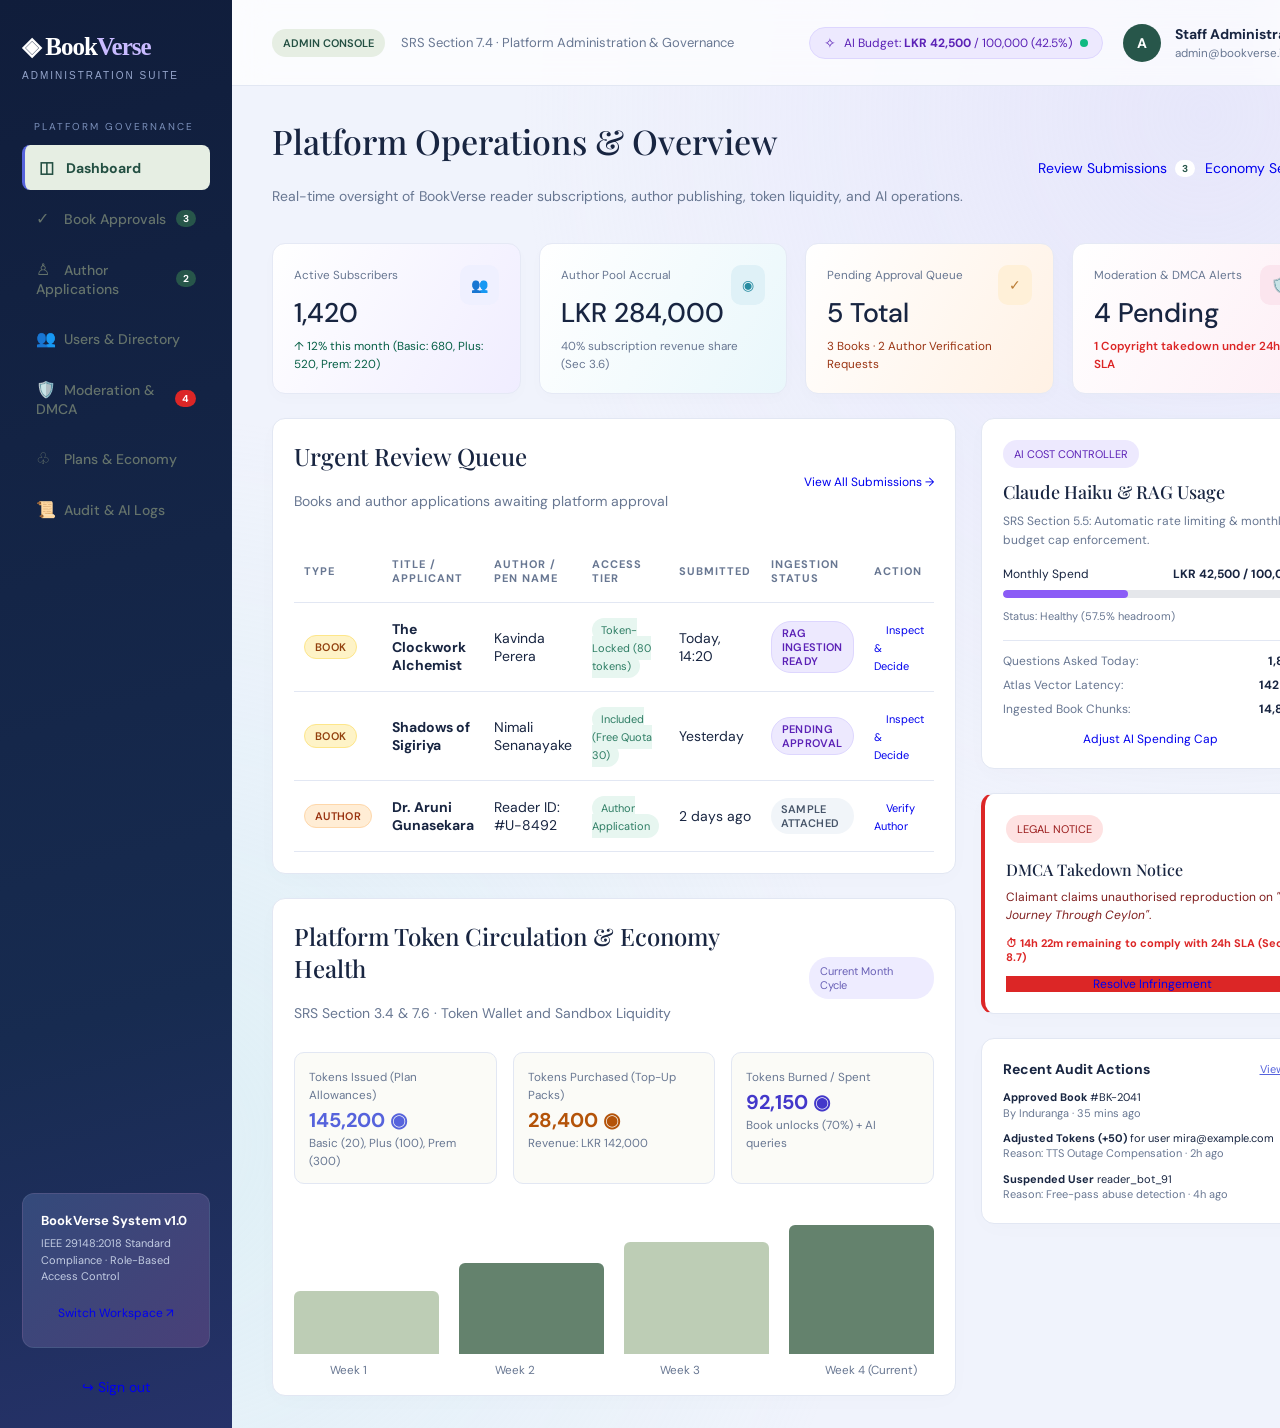
==== admin.html @ 03eb623e "Add Book Verse UI/UX wireframes and hub" ====
<!doctype html>
<html lang="en">
<head>
  <meta charset="utf-8">
  <meta http-equiv="refresh" content="0; url=admin-dashboard.html">
  <meta name="viewport" content="width=device-width, initial-scale=1">
  <title>BookVerse · Admin Workspace</title>
  <link rel="stylesheet" href="styles.css">
  <link rel="stylesheet" href="admin-wireframes.css">
  <script>
    window.location.replace("admin-dashboard.html");
  </script>
</head>
<body style="display: grid; place-items: center; min-height: 100vh; background: var(--bg); font-family: 'DM Sans', sans-serif;">
  <div class="card" style="text-align: center; max-width: 480px; padding: 40px;">
    <div class="brand" style="font-size: 28px; margin-bottom: 12px;">◈ Book<span>Verse</span></div>
    <h1 style="font-size: 22px; margin-bottom: 10px;">Opening Platform Admin Console...</h1>
    <p class="muted" style="margin-bottom: 24px;">Redirecting you to the comprehensive Admin Wireframe Suite based on the BookVerse SRS.</p>
    <a href="admin-dashboard.html" class="button" style="text-decoration: none; display: inline-block;">Proceed to Admin Dashboard →</a>
  </div>
</body>
</html>
---- styles.css ----
@import url('https://fonts.googleapis.com/css2?family=DM+Sans:wght@400;500;600;700&family=Playfair+Display:wght@400;500;600;700&display=swap');
:root{--bg:#f5f4ee;--paper:#fffefa;--ink:#223b36;--muted:#75817a;--green:#27564a;--line:#e4e7dd;--accent:#d9a85f;--soft:#eaf0e7}*{box-sizing:border-box}body{margin:0;background:var(--bg);color:var(--ink);font:14px 'DM Sans',Arial,sans-serif}button,input,select,textarea{font:inherit}button,a,input,select,textarea{outline-offset:4px}button{cursor:pointer;border:0;border-radius:9px;padding:11px 17px;background:var(--green);color:white}button:hover{filter:brightness(.94)}button:disabled{opacity:.45;cursor:default}button.light{background:var(--soft);color:var(--green)}button.outline{border:1px solid var(--line);background:transparent;color:var(--ink)}h1,h2,h3,p{margin-top:0}h1,h2,.serif{font-family:'Playfair Display',Georgia,serif}h1{font-size:34px;font-weight:500}h2{font-size:24px;font-weight:500}h3{font-size:16px}small,.muted{color:var(--muted)}.layout{display:grid;grid-template-columns:232px 1fr;min-height:100vh}.sidebar{background:#fcfcf7;border-right:1px solid var(--line);padding:32px 22px;display:flex;flex-direction:column;gap:30px}.brand{font:600 25px Georgia;letter-spacing:-1px}.brand span{color:#a27c48}.brand small{display:block;font:10px Arial;letter-spacing:2px;margin:9px 0}.navlabel{font-size:10px;letter-spacing:2px;margin:0 12px 12px;color:var(--muted)}nav{display:grid;gap:7px}nav button{text-align:left;background:none;color:#65736b;padding:13px}nav button.active{background:#e6eee3;color:#234f42;font-weight:700}nav b{display:inline-block;width:28px;font-size:18px}.sidebar .bottom{margin-top:auto;background:#f0eedf;padding:18px;border-radius:12px}.topbar{height:86px;border-bottom:1px solid var(--line);display:flex;align-items:center;justify-content:space-between;padding:0 40px;background:#fafbf6}.search{background:var(--bg);border:1px solid var(--line);border-radius:8px;padding:11px 16px;width:340px}.profile{display:flex;gap:14px;align-items:center}.avatar{width:38px;height:38px;display:grid;place-items:center;border-radius:50%;background:#e3e9d6;color:#426143;font-weight:bold}.content{max-width:1450px;margin:auto;padding:32px 40px}.row{display:flex;align-items:center;justify-content:space-between;gap:16px}.welcome p{color:var(--muted)}.pill{font-size:11px;border-radius:20px;padding:7px 11px;background:#edf0e4;color:#4b654d;display:inline-block}.hero{border-radius:18px;background:#244f44;color:#fff;min-height:232px;display:grid;grid-template-columns:1fr 260px;padding:34px 38px;position:relative;overflow:hidden}.hero small{color:#c4d2b7;letter-spacing:2px}.hero h2{font-size:34px;max-width:480px;margin:14px 0}.hero p{color:#cbd9ce;max-width:450px;line-height:1.7}.hero button{background:#e9d5aa;color:#254639}.hero-art{position:relative;display:grid;place-items:center}.orbit{width:190px;height:190px;border:1px solid #73917a;border-radius:50%;position:absolute}.hero-art .cover{transform:rotate(12deg);width:112px;height:165px;box-shadow:20px 18px 0 #183d35}.stats{display:grid;grid-template-columns:repeat(4,1fr);gap:18px;margin:24px 0}.stat,.card{background:var(--paper);border:1px solid var(--line);border-radius:13px;padding:21px}.stat strong{display:block;font-size:27px;margin:12px 0 6px;font-weight:500}.stat .icon{float:right;background:var(--soft);padding:10px;border-radius:10px}.twocol{display:grid;grid-template-columns:minmax(0,1fr) 285px;gap:25px}.section{margin:27px 0}.cover{border-radius:4px 10px 10px 4px;height:195px;display:flex;flex-direction:column;justify-content:space-between;padding:22px 18px;text-align:center;position:relative;box-shadow:inset 5px 0 0 #ffffff20;color:white;overflow:hidden}.cover:after{content:'✧';font:75px Georgia;position:absolute;bottom:30px;left:35%;opacity:.35}.cover strong{font:23px Georgia;z-index:1}.cover small{color:inherit;font-size:9px;letter-spacing:2px}.books{display:grid;grid-template-columns:repeat(4,minmax(0,1fr));gap:20px}.book{cursor:pointer}.book h3{margin:13px 0 5px}.book p{font-size:12px;margin-bottom:8px}.book .cover:hover{transform:translateY(-4px);transition:.2s}.progress{height:5px;border-radius:9px;background:#e7eadf;margin:15px 0;overflow:hidden}.progress i{display:block;height:100%;background:#b99c65}.continue{display:flex;gap:24px}.continue .cover{height:145px;width:105px;flex-shrink:0;padding:17px 12px}.continue .cover strong{font-size:17px}.continue>div:last-child{flex:1}.goal{text-align:center}.ring{margin:20px auto;width:132px;height:132px;background:conic-gradient(#688169 65%,#e9eddf 0);border-radius:50%;display:grid;place-items:center}.ring>div{width:111px;height:111px;border-radius:50%;background:var(--paper);display:grid;place-content:center}.ring strong{font:29px Georgia}.days{display:flex;gap:8px;justify-content:center}.days span{border-radius:50%;background:#edf1e7;padding:7px;font-size:10px}.days span.on{background:#58755b;color:white}.quote{background:#ece9dc;margin-top:20px;line-height:1.8}.quote p{font:italic 20px Georgia;line-height:1.6}.reader-grid{display:grid;grid-template-columns:minmax(0,1fr) 290px;gap:24px}.page{padding:40px 48px;line-height:2;font:19px/2 Georgia;background:var(--paper);border:1px solid var(--line);border-radius:14px;min-height:450px}.page h1{text-align:center;font-size:30px}.page span{cursor:pointer;border-radius:3px}.page span.speaking{background:#eed49b}.page span:hover{background:#e7eeda}.controls{padding:18px;background:var(--paper);border:1px solid var(--line);border-radius:13px;margin:16px 0;display:grid;gap:15px}.control-row{display:flex;gap:10px;align-items:center;flex-wrap:wrap}select,input,textarea{border:1px solid var(--line);border-radius:8px;background:var(--paper);color:var(--ink);padding:10px;max-width:100%}label{display:grid;gap:8px;font-size:12px}input[type=range]{padding:0;accent-color:var(--green)}.chatlog{max-height:280px;overflow:auto;display:grid;gap:12px;margin:16px 0}.bubble{padding:13px;background:var(--soft);border-radius:10px;line-height:1.6;font-size:13px}.bubble.user{background:#f2eadb}.chat-form{display:flex;gap:7px}.chat-form input{width:100%;min-width:0}.chat-form button{padding:10px}.scene{background:linear-gradient(#183c46,#5e8981 70%,#bac7a0);height:310px;border-radius:14px;position:relative;overflow:hidden;color:white;display:grid;place-content:center;text-align:center}.moon{position:absolute;right:18%;top:35px;border-radius:50%;width:65px;height:65px;background:#f7e5b1;box-shadow:0 0 70px #eedcac77}.hill{position:absolute;bottom:-100px;left:-15%;width:90%;height:250px;border-radius:50%;background:#254d48;animation:drift 12s infinite alternate}.hill.two{left:40%;background:#183d39;bottom:-120px}.scene-text{position:relative;z-index:2;padding:30px;text-shadow:0 2px 7px #102e32}.scene-text h2{font-size:30px}.spark{position:absolute;top:40%;left:20%;font-size:30px;animation:float 4s infinite alternate}.dictionary-item{border-bottom:1px solid var(--line);padding:15px 0;line-height:1.6}.dictionary-item strong{font:22px Georgia}.dictionary-item button{float:right}.form-grid{display:grid;grid-template-columns:1fr 1fr;gap:18px}.form-grid .wide{grid-column:1/-1}table{width:100%;border-collapse:collapse;text-align:left}th{font-size:11px;color:var(--muted);text-transform:uppercase;letter-spacing:1px}td,th{padding:17px 10px;border-bottom:1px solid var(--line)}.login{min-height:100vh;display:grid;grid-template-columns:1fr 1fr}.login-art{background:#244f44;padding:70px;color:white;display:flex;flex-direction:column;justify-content:center}.login-art h1{font-size:56px}.login-box{margin:auto;padding:40px;width:min(480px,100%)}.login-box form{display:grid;gap:20px}.roles{display:flex;gap:9px;margin:24px 0}.roles button{flex:1}.roles button.selected{background:var(--green);color:white}.note{font-size:12px;line-height:1.6;background:var(--soft);padding:14px;border-radius:9px}.bar-chart{display:flex;gap:20px;height:180px;align-items:flex-end;margin:20px 0}.bar-chart div{flex:1;background:#bdcdb5;border-radius:6px 6px 0 0;position:relative}.bar-chart div:nth-child(even){background:#64826d}.bar-chart small{position:absolute;bottom:-24px;left:25%}.badge{background:#e9f0e3;color:#44623d;padding:5px 9px;border-radius:15px;font-size:11px}#toast{position:fixed;bottom:28px;left:50%;transform:translateX(-50%);background:#203e35;color:white;padding:14px 23px;border-radius:10px;display:none;z-index:100}.dark{--bg:#162a25;--paper:#20382f;--ink:#e9eddf;--muted:#acb9a8;--line:#3b5146;--soft:#344c3e}.sepia{--paper:#f2e7cd;--bg:#e9ddc2}.empty{padding:35px;text-align:center;color:var(--muted)}.search-empty{min-height:240px;padding:48px 40px;margin-top:8px;text-align:left}.search-empty h1{font-family:'Playfair Display',Georgia,serif;font-size:34px;margin-bottom:14px}.search-empty p{color:var(--muted);margin-bottom:24px}.search-empty button{min-width:120px}@keyframes drift{to{transform:translateX(25px)}}@keyframes float{to{transform:translateY(-25px);opacity:.4}}@media(max-width:1100px){.twocol,.reader-grid{grid-template-columns:1fr}.books{grid-template-columns:repeat(3,1fr)}.layout{grid-template-columns:190px 1fr}.content{padding:25px}.topbar{padding:0 25px}.hero{grid-template-columns:1fr 160px}.search{width:250px}}@media(max-width:720px){.layout{display:block}.sidebar{padding:18px;gap:14px}.sidebar nav{display:flex;overflow:auto}.sidebar nav button{white-space:nowrap}.sidebar .bottom,.navlabel,.brand small{display:none}.topbar{height:auto;min-height:70px;padding:15px;gap:10px}.search{width:48%}.content{padding:20px 16px}.hero{grid-template-columns:1fr;padding:25px}.hero-art{display:none}.hero h2{font-size:29px}.stats{grid-template-columns:1fr 1fr;gap:10px}.books{grid-template-columns:1fr 1fr}.cover{height:190px}.page{padding:25px}.form-grid{grid-template-columns:1fr}.form-grid .wide{grid-column:auto}.login{display:block}.login-art{padding:30px}.login-art h1{font-size:32px}.login-box{padding:25px}.row{flex-wrap:wrap}table{font-size:12px}td,th{padding:12px 5px}.profile small{display:none}}
/* Navy atelier theme */
/* Reader toolbar layout */
html body .reader-tools-bar {
  display: flex;
  align-items: center;
  justify-content: space-between;
  width: 100%;
  margin: 0 0 24px;
  padding-right: 24px;
  padding-left: 24px;
}

html body .reader-tools-bar button {
  border: 1px solid #e2e7f3;
  background: #fff;
  color: #182541;
}

html body .reader-tools-bar button:hover {
  filter: brightness(.97);
}

html body .reader-playback-tool,
html body .reader-actions-tools {
  display: flex;
  gap: 8px;
  position: static;
  transform: none;
}

html body .reader-icon-tool {
  display: flex;
}

html body .reader-settings-menu {
  position: relative;
  top: auto;
  left: auto;
  right: auto;
  transform: none;
}

html body .reader-actions-tools > .reader-tool {
  margin-left: 32px;
}

html body .layout > main:has(.reader-tools-bar) {
  display: flex;
  flex-direction: column;
}

html body .layout > main:has(.reader-tools-bar) > .content {
  display: flex;
  flex: 1;
  flex-direction: column;
  min-height: 0;
  width: 100%;
  max-width: none;
  margin: 0;
  padding: 0;
}

html body .layout > main:has(.reader-tools-bar) .reader-grid {
  flex: 1;
  min-height: 0;
  width: 100%;
  max-width: none;
  margin: 0;
  padding: 0;
}

html body .reader-chapter-nav {
  display: flex;
  align-items: center;
  justify-content: center;
  gap: 4px;
  white-space: nowrap;
}

html body .reader-chapter-nav button {
  min-height: 36px;
  padding: 8px;
  font-size: 11px;
  white-space: nowrap;
}

html body .reader-notebook-tabs {
  display: flex;
  flex-wrap: nowrap;
  gap: 6px;
  margin: 0 0 16px;
}

html body .reader-notebook-tabs button {
  flex: 1;
  min-width: 0;
  padding: 8px 4px;
  font-size: 11px;
  white-space: nowrap;
}

html body .reader-sidebar {
  display: flex;
  flex-direction: column;
  align-self: stretch;
  min-height: 0;
  padding: 14px;
  background: var(--paper);
  border: 1px solid var(--line);
  border-radius: 14px;
  box-shadow: 0 10px 35px #32457408;
}

html body .reader-grid > div:first-child {
  display: flex;
  min-height: 0;
  position: relative;
}

html body .reader-grid > div:first-child > #page {
  flex: 1;
}

html body .reader-fullscreen-toggle {
  position: absolute;
  top: 16px;
  right: 16px;
  z-index: 20;
  display: grid;
  place-items: center;
  width: 44px;
  height: 44px;
  min-height: 44px;
  padding: 10px;
  border: 1px solid #e2e7f3;
  background: #fff;
  color: #182541;
}

html body .reader-fullscreen-toggle .line-icon {
  width: 22px;
  height: 22px;
}

html body.reader-fullscreen .layout {
  display: block;
  min-height: 100vh;
}

html body.reader-fullscreen .layout > .sidebar,
html body.reader-fullscreen .reader-tools-bar,
html body.reader-fullscreen .reader-sidebar {
  display: none !important;
}

html body.reader-fullscreen .layout > main,
html body.reader-fullscreen .layout > main > .content {
  width: 100%;
  max-width: none;
  min-height: 100vh;
  margin: 0;
  padding: 0;
}

html body.reader-fullscreen .reader-grid {
  display: grid;
  grid-template-columns: minmax(0, 1fr);
  gap: 0;
  width: 100%;
  height: 100vh;
  min-height: 100vh;
  margin: 0;
  padding: 0;
}

html body.reader-fullscreen .reader-grid > div:first-child {
  display: flex;
  width: 100%;
  height: 100vh;
  min-height: 100vh;
}

html body.reader-fullscreen #page {
  width: 100%;
  height: 100vh;
  min-height: 100vh;
  overflow: auto;
  border: 0;
  border-radius: 0;
  box-shadow: none;
  padding: 88px clamp(24px, 10vw, 160px) 48px;
}

html body .reader-sidebar > .tabs {
  flex-wrap: nowrap;
  gap: 4px;
}

html body .reader-playback-tool {
  gap: 4px;
}

html body .reader-sidebar > .tabs button {
  min-width: 0;
  padding: 8px 4px;
  font-size: 10px;
  line-height: 1.2;
  white-space: nowrap;
}

html body .reader-sidebar > .tabs button.reader-sidebar-icon-tab {
  position: relative;
  display: grid;
  place-items: center;
  min-height: 40px;
  padding: 8px;
}

html body .reader-sidebar > .tabs button.reader-sidebar-icon-tab[data-tooltip]::after {
  content: attr(data-tooltip);
  position: absolute;
  z-index: 30;
  top: calc(100% + 8px);
  left: 50%;
  transform: translateX(-50%);
  padding: 7px 10px;
  border-radius: 6px;
  background: #182541;
  color: #fff;
  font-size: 12px;
  font-weight: 400;
  line-height: 1.3;
  white-space: nowrap;
  opacity: 0;
  visibility: hidden;
  pointer-events: none;
  transition: opacity .15s, visibility .15s;
}

html body #reader-notebook-tab.reader-sidebar-icon-tab[data-tooltip]::after {
  right: 0;
  left: auto;
  transform: none;
}

html body .reader-sidebar > .tabs button.reader-sidebar-icon-tab:hover::after,
html body .reader-sidebar > .tabs button.reader-sidebar-icon-tab:focus-visible::after {
  opacity: 1;
  visibility: visible;
}

html body .reader-sidebar > [role="tabpanel"] {
  display: flex;
  flex: 1;
  flex-direction: column;
  min-height: 0;
  overflow: auto;
}

html body .reader-sidebar > [role="tabpanel"][hidden] {
  display: none;
}

html body .reader-sidebar > #reader-dictionary-panel,
html body .reader-sidebar > #reader-notebook-panel {
  padding: 0;
  border: 0;
  border-radius: 0;
  background: transparent;
  box-shadow: none;
}

html body #reader-companion-panel > .card {
  display: flex;
  flex: 1;
  flex-direction: column;
  min-height: 0;
  padding: 0;
  border: 0;
  background: transparent;
  box-shadow: none;
}

html body #reader-notebook-section {
  flex: 1;
  min-height: 0;
  overflow: auto;
}

html body .reader-settings-popover {
  left: 0;
}

html body .reader-icon-button[data-tooltip]::after {
  top: calc(100% + 9px);
  bottom: auto;
}

@media (max-width: 1200px) {
  html body .reader-tools-bar {
    display: flex;
    flex-direction: column;
    justify-content: center;
  }

  html body .reader-playback-tool,
  html body .reader-actions-tools {
    position: static;
    transform: none;
  }

  html body .reader-settings-menu {
    position: absolute;
    top: 14px;
    left: 25px;
    right: auto;
    transform: none;
    margin-right: 0;
  }

  html body .reader-chapter-nav {
    max-width: 100%;
  }

  html body .reader-playback-tool,
  html body .reader-actions-tools,
  html body .reader-icon-tool {
    display: flex;
  }

  html body .reader-actions-tools {
    justify-content: center;
  }
}

@media (max-width: 650px) {
  html body .reader-settings-menu {
    left: 8px;
  }

  html body .reader-tools-bar {
    padding-right: 16px;
    padding-left: 16px;
  }

  html body .reader-settings-popover {
    left: 50%;
    transform: translateX(-50%);
  }

  html body .reader-actions-tools {
    max-width: 100%;
  }

  html body .reader-actions-tools > .reader-tool {
    margin-left: 0;
  }
}

@media (max-width: 380px) {
  html body .reader-settings-menu {
    position: relative;
    top: auto;
    left: auto;
    right: auto;
    align-self: flex-start;
    margin-left: 8px;
  }
}
:root{--bg:#f0f3fc;--paper:#fff;--ink:#182541;--muted:#687792;--green:#5663dc;--line:#e2e7f3;--accent:#f2b76b;--soft:#eff0ff}body{background:radial-gradient(ellipse at 94% 8%,#dedbfa80,transparent 40%),radial-gradient(ellipse at 12% 80%,#ccecf080,transparent 45%),var(--bg)}button{box-shadow:0 3px 8px #3340770b}.sidebar{background:linear-gradient(165deg,#101d3b,#172b50 70%,#263269);border:0;color:#fff}.brand{color:#fff}.brand span{color:#c9bbff}.brand small{color:#96a6cc}.navlabel{color:#7c91bb}nav button{color:#a9bad7}nav button.active{background:linear-gradient(90deg,#6971e4,#555bd4);color:#fff;box-shadow:0 6px 24px #090e2933}nav button:hover{background:#ffffff12;color:#fff}nav b{vertical-align:middle}.sidebar .bottom{background:linear-gradient(135deg,#344a7b,#494078);border:1px solid #ffffff14}.sidebar .bottom h3{color:#fff}.sidebar .bottom p{color:#c3cde3}.sidebar button.outline{border-color:#ffffff2b;color:#dce4fc}.sidebar .bottom button{color:#fff}.topbar{background:#ffffffb5;backdrop-filter:blur(16px);gap:12px}.search{background:#f0f3fa}.profile .avatar{background:#e9e2fb;color:#7762c4}.pill{background:#eeecff;color:#6960b6}.hero{background:linear-gradient(115deg,#17294d,#30366b 60%,#6659a1);box-shadow:0 16px 40px #2e366218;min-height:245px}.hero:after{content:'✧';position:absolute;right:250px;top:25px;font-size:120px;color:#f5c78c33;pointer-events:none}.hero small{color:#d4c3f7}.hero p{color:#cbd4ef}.hero button{background:#f5ca99;color:#263252}.hero-art .cover{background:linear-gradient(140deg,#b084c0,#3f4f89)!important;box-shadow:16px 15px 0 #111f4533}.orbit{border-color:#afa1df66;width:210px;height:210px}.stat{box-shadow:0 5px 15px #2b3d5a04;border-color:#e5e9f5}.stat:nth-child(1){background:linear-gradient(120deg,#fff,#f0edff)}.stat:nth-child(2){background:linear-gradient(120deg,#fff,#e9f7fb)}.stat:nth-child(3){background:linear-gradient(120deg,#fff,#fff1e4)}.stat:nth-child(4){background:linear-gradient(120deg,#fff,#fdeef5)}.stat:nth-child(2) .icon{background:#dff1f7;color:#278ba0}.stat:nth-child(3) .icon{background:#fff0d8;color:#ba7c35}.stat:nth-child(4) .icon{background:#fbe5ee;color:#bf648a}.line-icon{width:21px;height:21px;vertical-align:middle;flex-shrink:0}.stat .icon{padding:11px}.progress i{background:linear-gradient(90deg,#7c7be5,#b69be9)}.ring{background:conic-gradient(#7c7cdb 65%,#eef0fb 0)}.days span.on{background:#7479d5}.days span{background:#eef0fb}.quote{background:linear-gradient(140deg,#eae6fc,#f6eafa);border-color:#e8e1f5}.cover{border:1px solid #ffffff19;box-shadow:inset 6px 0 0 #ffffff17,0 8px 14px #24345a17}.cover:before{content:'';position:absolute;width:130px;height:130px;border:1px solid #fff4;transform:rotate(45deg);bottom:-55px;right:-30px}.books .book:nth-child(2) .cover{background:linear-gradient(155deg,#3e6688,#7393b5)!important}.books .book:nth-child(3) .cover{background:linear-gradient(145deg,#a9738c,#dab08e)!important}.books .book:nth-child(4) .cover{background:linear-gradient(135deg,#4c6897,#30365e)!important}.card{box-shadow:0 5px 22px #26375a04}.page{box-shadow:0 10px 35px #32457408}.page span.speaking{background:#d4cbff}.reading-agent{border-color:#c9c5f5;position:sticky;top:20px}.bubble{background:#f0edff}.bubble.user{background:#e8f2fc}.badge{background:#e7f6f0;color:#2e7d64}.eyebrow{display:block;color:#7a74bd;font-size:11px;letter-spacing:2px;margin-bottom:12px}.tabs{display:flex;gap:9px;flex-wrap:wrap;margin:24px 0}.publication-grid{display:grid;gap:20px}.publication{display:flex;gap:28px;align-items:center}.mini-cover{width:135px;min-height:175px;flex-shrink:0;padding:20px;color:white;display:flex;flex-direction:column;justify-content:space-between;box-shadow:inset 5px 0 #ffffff1b;border-radius:4px 9px 9px 4px;text-align:center}.mini-cover strong{font:21px Georgia}.mini-cover small{color:#fff9}.mini-cover svg{margin:auto}.member{display:flex;gap:12px;align-items:center}.member .avatar{background:#ece9ff;color:#7166bf}.table-wrap{overflow:auto}.application{padding:20px 0;border-bottom:1px solid var(--line)}.workspace-switch{font-size:11px;color:#6c6aab;text-decoration:none;white-space:nowrap}.steps{display:flex;gap:20px;flex-wrap:wrap;padding:18px 0;margin:10px 0 20px;color:#8591ab;font-size:12px}.steps span{border-bottom:2px solid #dce2f0;padding-bottom:10px}.steps .current{border-color:#7069da;color:#5d56c2}.story-options{display:grid;grid-template-columns:1.35fr 1fr;gap:24px}.story-promo{background:radial-gradient(ellipse at 70% 0,#7760b8,transparent),linear-gradient(140deg,#152342,#373164);color:white;border-radius:16px;padding:40px;overflow:hidden;position:relative}.story-promo h2{font-size:40px}.story-promo p{line-height:2;color:#dbd6ee}.promo-stars{font-size:65px;color:#eac8a3;line-height:2.2;transform:rotate(-10deg);text-align:center}.mini-tags{display:flex;gap:8px;flex-wrap:wrap}.mini-tags span{border:1px solid #ffffff26;background:#ffffff0c;border-radius:20px;padding:9px;font-size:10px}.style-options{display:flex;gap:12px}.style-choice{flex:1;min-height:105px;border:1px solid #dedff1;background:#f6f5fd;color:#69658e;font-size:12px}.style-choice span{display:block;font-size:32px;margin-bottom:10px}.style-choice.chosen{border:2px solid #8c7bdd;background:#ebe7ff;color:#514494}.generating{padding:65px;text-align:center;min-height:430px}.loading-orb{height:100px;width:100px;margin:0 auto 30px;border-radius:50%;background:linear-gradient(135deg,#6d77df,#c48ecd);box-shadow:0 0 0 15px #eeebfb;color:white;font-size:55px;display:grid;place-items:center;animation:float 2s infinite alternate}.generation-progress{height:7px;background:#e8e9f6;border-radius:10px;max-width:420px;margin:30px auto}.generation-progress i{display:block;background:linear-gradient(90deg,#6f78df,#c184c6);width:0;height:100%;transition:width .6s;border-radius:10px}.story-player{height:510px;position:relative;border-radius:18px;overflow:hidden;background:#172644}.scene-illustration{width:100%;height:100%;position:absolute;inset:0}.scene-caption{position:absolute;bottom:0;padding:70px 40px 30px;width:100%;background:linear-gradient(transparent,#0c173de8);color:white}.scene-caption h2{font-size:29px;margin:12px 0}.scene-caption p{font:18px/1.6 Georgia;max-width:750px}.scene-caption span{font-size:10px;letter-spacing:2px;color:#d6c5fc}.preview-label{position:absolute;top:20px;left:20px;background:#152342bb;padding:9px 14px;border-radius:20px;font-size:10px;letter-spacing:1px;color:#fff}.watercolour .scene-illustration{filter:saturate(.7) brightness(1.3)}.cinematic .scene-illustration{filter:contrast(1.15) saturate(.8)}.story-character{animation:character-breathe 3s infinite alternate;transform-box:fill-box;transform-origin:bottom}.portal-glow{animation:portal 3s infinite alternate}.flower{animation:portal 4s infinite alternate}.scene-timeline{display:flex;gap:10px;overflow:auto}.scene-timeline button{background:#f0f1fa;color:#6b7392;min-width:115px;font-size:11px;flex:1}.scene-timeline button span{display:block;margin-bottom:8px}.scene-timeline button.active{background:#e4dffc;color:#6451b0;border:1px solid #a797df}.agent-widget{position:fixed;right:24px;bottom:22px;z-index:40;display:flex;flex-direction:column;align-items:flex-end;gap:12px}.agent-launcher{display:flex;gap:10px;align-items:center;background:linear-gradient(120deg,#5669d6,#9271cb);box-shadow:0 7px 30px #4a428a3b;border-radius:28px;padding:15px 20px}.agent-launcher span{border-radius:6px;padding:3px 5px;background:#ffffff25;font-size:10px}.agent-window{width:370px;border-radius:18px;background:white;box-shadow:0 20px 70px #15234330;border:1px solid #dcdef0;overflow:hidden}.agent-window header{background:linear-gradient(120deg,#24345d,#65549a);padding:18px;color:white;display:flex;align-items:center;justify-content:space-between}.agent-window header small{display:block;color:#d2cbed;margin:9px 0 0 31px}.agent-window header button{background:none;font-size:22px;padding:0 5px}.agent-window .card{border:0;box-shadow:none;border-radius:0;padding:18px}.agent-window .chatlog{max-height:200px}.agent-hints{display:flex;gap:5px;padding:14px 14px 0}.agent-hints button{padding:7px 9px;background:#eeebfa;color:#736298;font-size:10px}.modal-overlay{position:fixed;inset:0;background:#101c3a99;backdrop-filter:blur(4px);display:grid;place-items:center;z-index:80;padding:20px}.modal-box{width:min(620px,100%);max-height:85vh;overflow:auto;background:white;border-radius:18px;padding:35px;position:relative}.modal-close{float:right;font-size:20px}.modal-box label{margin:15px 0}.dark{--bg:#121c32;--paper:#1b2944;--ink:#e4e9fa;--muted:#adbad4;--line:#35435d;--soft:#303653}.dark .topbar{background:#1b2944}.dark .stat{background:#1b2944}.dark .ring>div{background:#1b2944}.dark .modal-box,.dark .agent-window{background:#1b2944}.dark .agent-window .card{background:#1b2944}.dark .bubble{background:#303653}.dark .bubble.user{background:#283e58}.sepia{--bg:#f2e9d8;--paper:#fff5e2}.landing{min-height:100vh;background:radial-gradient(ellipse at top right,#6261aa77,transparent 60%),#101c36;color:#fff;padding:45px 7%;display:flex;flex-direction:column}.landing-header{display:flex;justify-content:space-between;align-items:center}.landing-main{max-width:1100px;margin:60px auto}.landing-main>p{max-width:580px;color:#bec8e3;line-height:1.9}.landing h1{font-size:60px;line-height:1.15;margin:20px 0}.landing h1 em{color:#c5b6f5;font-weight:400}.workspace-cards{display:grid;grid-template-columns:repeat(3,1fr);gap:22px;margin-top:45px}.workspace-card{display:block;text-decoration:none;background:linear-gradient(145deg,#ffffff12,#ffffff06);border:1px solid #ffffff20;border-radius:17px;padding:30px;color:#fff;transition:.2s}.workspace-card:hover{transform:translateY(-6px);border-color:#a699dc}.workspace-card .line-icon{width:34px;height:34px}.workspace-card h2{margin:25px 0 12px}.workspace-card p{color:#bdc8df;font-size:13px;line-height:1.8}.workspace-card span{display:block;color:#cabdf6;margin-top:25px}.landing-footer{margin-top:auto;color:#8d9fc3;font-size:12px;padding-top:30px}@keyframes portal{to{opacity:.65}}@keyframes character-breathe{to{scale:1.025}}@media(max-width:1000px){.story-options{grid-template-columns:1fr}.story-promo{min-height:300px}.promo-stars{line-height:1.5}.workspace-switch{display:none}}@media(max-width:720px){.topbar .profile{gap:8px;font-size:12px}.topbar .pill{display:none}.sidebar nav button{display:flex;align-items:center}.publication{align-items:flex-start;gap:18px;padding:17px}.mini-cover{width:90px;min-height:145px;padding:14px}.mini-cover strong{font-size:17px}.publication h2{font-size:22px}.style-options{gap:7px}.style-choice{padding:12px 7px}.story-player{height:480px}.scene-caption{padding:60px 22px 20px}.scene-caption p{font-size:17px}.agent-widget{right:12px;bottom:12px}.agent-window{width:min(370px,calc(100vw - 24px));max-height:75vh;overflow:auto}.landing{padding:25px}.landing h1{font-size:43px}.landing-main{margin:40px auto}.workspace-cards{grid-template-columns:1fr}.generating{padding:45px 20px}.story-promo{padding:27px}.steps{gap:12px;font-size:10px}}@media(prefers-reduced-motion:reduce){*,*:before,*:after{animation:none!important;transition:none!important}}
@keyframes completion-fall{0%{opacity:0;transform:translate3d(0,-5vh,0) rotate(0)}10%{opacity:1}100%{opacity:0;transform:translate3d(var(--drift),110vh,0) rotate(720deg)}}@keyframes completion-pop{from{opacity:0;transform:translateY(12px) scale(.96)}to{opacity:1;transform:translateY(0) scale(1)}}@keyframes completion-check{to{stroke-dashoffset:0}}.chapter-completion{display:flex;justify-content:center;align-items:center;gap:12px;flex-wrap:wrap;margin:16px 0}.chapter-completion #finish-book{background:linear-gradient(120deg,#5669d6,#9271cb)}.completion-overlay{position:fixed;inset:0;z-index:110;display:grid;place-items:center;overflow:hidden;padding:24px;background:#101b39d9;backdrop-filter:blur(8px)}.completion-particles{position:absolute;inset:0;overflow:hidden;pointer-events:none}.completion-particle{position:absolute;top:-30px;left:var(--x);color:#f5c978;animation:completion-fall 3.4s ease-in var(--delay) forwards}.completion-particle.star{font-size:19px;text-shadow:0 0 12px currentColor}.completion-particle.confetti{width:8px;height:14px;border-radius:2px;background:#9c85ee}.completion-particle:nth-child(4n).confetti{background:#ffcf70}.completion-particle:nth-child(4n+1).confetti{background:#f07fac}.completion-particle:nth-child(4n+2).confetti{background:#62d4d0}.completion-particle:nth-child(5n).star{color:#ff91b7}.completion-particle:nth-child(4n+1).star{color:#9e91ff}.completion-card{position:relative;z-index:1;width:min(500px,100%);padding:48px 36px 38px;border:1px solid #dcd5ff;border-radius:24px;background:linear-gradient(145deg,#fff,#f3f0ff);box-shadow:0 24px 80px #080f2b66;text-align:center;animation:completion-pop .45s ease-out both}.completion-card h1{margin:18px 0 12px;color:#19274a}.completion-card p{color:#53617e;line-height:1.7}.completion-card p strong{color:#5d54b4}.completion-check{display:grid;place-items:center;width:92px;height:92px;margin:0 auto;border:1px solid #d8d1ff;border-radius:50%;background:linear-gradient(145deg,#7076e8,#a36bc5);box-shadow:0 0 0 10px #eeebff;color:#fff}.completion-check svg{width:52px;height:52px}.completion-check path{fill:none;stroke:currentColor;stroke-width:5;stroke-linecap:round;stroke-linejoin:round;stroke-dasharray:40;stroke-dashoffset:40;animation:completion-check .65s .2s ease-out forwards}.completion-close{position:absolute;top:14px;right:14px;width:40px;height:40px;padding:0;border:1px solid #e0ddf3;border-radius:50%;background:#fff;color:#344166;font-size:25px;line-height:1}.completion-library-button{margin-top:10px;background:linear-gradient(120deg,#5669d6,#9271cb)}@media(prefers-reduced-motion:reduce){.completion-card,.completion-particle,.completion-check path{animation:none!important;transition:none!important}.completion-check path{stroke-dashoffset:0}}
.reading-sidebar .chapter-completion{display:grid;grid-template-columns:minmax(0,1fr);justify-items:stretch;gap:10px;width:100%;min-width:0;margin:0;padding:14px;background:linear-gradient(145deg,#17294d,#30366b);border:1px solid #ffffff24;border-radius:12px;color:#e4e9fa;box-shadow:0 6px 20px #0e1b382e}.reading-sidebar .chapter-completion button{width:100%;min-width:0;white-space:normal;line-height:1.45;overflow-wrap:anywhere}.reading-sidebar .chapter-completion #mark-chapter-finished:disabled{opacity:1;background:#ffffff12;border-color:#ffffff20;color:#d4d8f6;cursor:default}.reading-sidebar .chapter-completion-progress{margin:0;color:#d0d8f2;text-align:center;font-size:12px;line-height:1.5}.reading-sidebar .chapter-completion .completed-book-status{justify-self:center;background:#e9e7ff;color:#5146a7;padding:7px 10px;font-size:12px}
---- admin-wireframes.css ----
/* BookVerse Admin Wireframe Suite Stylesheet */
/* Extends styles.css with admin-specific layouts, components, and modals */

.admin-badge {
  display: inline-flex;
  align-items: center;
  gap: 5px;
  padding: 4px 10px;
  border-radius: 20px;
  font-size: 11px;
  font-weight: 600;
  letter-spacing: 0.3px;
  text-transform: uppercase;
}

.badge-pending {
  background: #fef3c7;
  color: #92400e;
  border: 1px solid #fde68a;
}

.badge-approved, .badge-active, .badge-success {
  background: #d1fae5;
  color: #065f46;
  border: 1px solid #a7f3d0;
}

.badge-rejected, .badge-suspended, .badge-danger {
  background: #fee2e2;
  color: #991b1b;
  border: 1px solid #fecaca;
}

.badge-warning {
  background: #ffedd5;
  color: #9a3412;
  border: 1px solid #fed7aa;
}

.badge-ai {
  background: #ede9fe;
  color: #5b21b6;
  border: 1px solid #ddd6fe;
}

.admin-nav-item {
  display: flex;
  align-items: center;
  justify-content: space-between;
  width: 100%;
  text-decoration: none;
  color: #65736b;
  padding: 12px 14px;
  border-radius: 8px;
  font-weight: 500;
  transition: all 0.15s ease;
}

.admin-nav-item:hover {
  background: #f0f4ee;
  color: var(--ink);
}

.admin-nav-item.active {
  background: #e6eee3;
  color: #234f42;
  font-weight: 700;
  border-left: 3px solid var(--green);
}

.admin-nav-item .icon {
  display: inline-block;
  width: 24px;
  font-size: 16px;
}

.nav-counter {
  background: #27564a;
  color: #fff;
  border-radius: 12px;
  padding: 2px 7px;
  font-size: 10px;
  font-weight: 700;
}

.nav-counter.alert {
  background: #dc2626;
}

/* Tabs */
.admin-tabs {
  display: flex;
  gap: 8px;
  margin: 20px 0;
  border-bottom: 1px solid var(--line);
  padding-bottom: 12px;
  overflow-x: auto;
}

.admin-tab {
  padding: 8px 16px;
  border-radius: 8px;
  border: 1px solid transparent;
  background: transparent;
  color: var(--muted);
  font-weight: 500;
  font-size: 13px;
  cursor: pointer;
  display: flex;
  align-items: center;
  gap: 8px;
}

.admin-tab:hover {
  background: var(--soft);
  color: var(--ink);
}

.admin-tab.active {
  background: var(--paper);
  border-color: var(--line);
  color: var(--green);
  font-weight: 700;
  box-shadow: 0 1px 3px rgba(0,0,0,0.05);
}

/* Modals */
.modal-overlay {
  position: fixed;
  inset: 0;
  background: rgba(18, 32, 29, 0.6);
  backdrop-filter: blur(4px);
  display: flex;
  align-items: center;
  justify-content: center;
  z-index: 1000;
  padding: 20px;
  opacity: 0;
  pointer-events: none;
  transition: opacity 0.2s ease;
}

.modal-overlay.open {
  opacity: 1;
  pointer-events: auto;
}

.modal-card {
  background: var(--paper);
  border: 1px solid var(--line);
  border-radius: 16px;
  width: 100%;
  max-width: 600px;
  max-height: 90vh;
  overflow-y: auto;
  box-shadow: 0 20px 40px rgba(0,0,0,0.2);
  display: flex;
  flex-direction: column;
}

.modal-card.wide {
  max-width: 850px;
}

.modal-header {
  padding: 20px 24px;
  border-bottom: 1px solid var(--line);
  display: flex;
  align-items: center;
  justify-content: space-between;
}

.modal-header h3 {
  margin: 0;
  font-size: 19px;
  color: var(--ink);
}

.modal-close {
  background: transparent;
  color: var(--muted);
  border: none;
  font-size: 24px;
  line-height: 1;
  padding: 4px 8px;
  border-radius: 6px;
  cursor: pointer;
}

.modal-close:hover {
  background: var(--soft);
  color: var(--ink);
}

.modal-body {
  padding: 24px;
  flex: 1;
}

.modal-footer {
  padding: 16px 24px;
  border-top: 1px solid var(--line);
  display: flex;
  align-items: center;
  justify-content: flex-end;
  gap: 12px;
  background: #fbfbf7;
  border-radius: 0 0 16px 16px;
}

/* Table Utilities */
.table-filter-bar {
  display: flex;
  align-items: center;
  justify-content: space-between;
  gap: 14px;
  margin-bottom: 18px;
  flex-wrap: wrap;
}

.table-search {
  flex: 1;
  min-width: 240px;
}

.table-actions {
  display: flex;
  gap: 8px;
  align-items: center;
}

.action-btn-group {
  display: inline-flex;
  gap: 6px;
}

.action-btn-group button {
  padding: 6px 12px;
  font-size: 12px;
  border-radius: 6px;
}

/* Split Pane for Book Review */
.split-review-grid {
  display: grid;
  grid-template-columns: 380px 1fr;
  gap: 24px;
  margin-top: 20px;
}

.preview-panel {
  background: var(--paper);
  border: 1px solid var(--line);
  border-radius: 14px;
  padding: 24px;
}

.reader-sample-box {
  background: #fff;
  border: 1px solid var(--line);
  border-radius: 10px;
  padding: 30px;
  font-family: 'Playfair Display', Georgia, serif;
  font-size: 16px;
  line-height: 1.9;
  max-height: 520px;
  overflow-y: auto;
  color: #2b3a36;
}

/* Stepper / Timeline for AI Ingestion */
.pipeline-stepper {
  display: flex;
  align-items: center;
  justify-content: space-between;
  background: #f8faf6;
  border: 1px solid var(--line);
  border-radius: 12px;
  padding: 16px 24px;
  margin: 18px 0;
}

.pipeline-step {
  display: flex;
  align-items: center;
  gap: 10px;
  font-size: 12px;
  color: var(--muted);
}

.pipeline-step.completed {
  color: #065f46;
  font-weight: 600;
}

.pipeline-step.active {
  color: #5b21b6;
  font-weight: 700;
}

.step-circle {
  width: 28px;
  height: 28px;
  border-radius: 50%;
  background: #e2e8f0;
  color: #64748b;
  display: grid;
  place-items: center;
  font-size: 12px;
  font-weight: bold;
}

.pipeline-step.completed .step-circle {
  background: #10b981;
  color: #fff;
}

.pipeline-step.active .step-circle {
  background: #8b5cf6;
  color: #fff;
  box-shadow: 0 0 0 4px #ede9fe;
}

.step-line {
  flex: 1;
  height: 2px;
  background: #e2e8f0;
  margin: 0 12px;
}

.step-line.completed {
  background: #10b981;
}

/* Progress bar */
.admin-progress {
  height: 8px;
  background: #e5e7eb;
  border-radius: 6px;
  overflow: hidden;
  margin: 8px 0;
}

.admin-progress-fill {
  height: 100%;
  border-radius: 6px;
  transition: width 0.3s ease;
}

/* SLA Countdown banner */
.sla-alert-banner {
  background: #fff1f2;
  border: 1px solid #fecdd3;
  color: #9f1239;
  padding: 14px 18px;
  border-radius: 10px;
  display: flex;
  align-items: center;
  justify-content: space-between;
  margin-bottom: 20px;
}

/* Responsive adjustments */
@media (max-width: 1024px) {
  .split-review-grid {
    grid-template-columns: 1fr;
  }
}
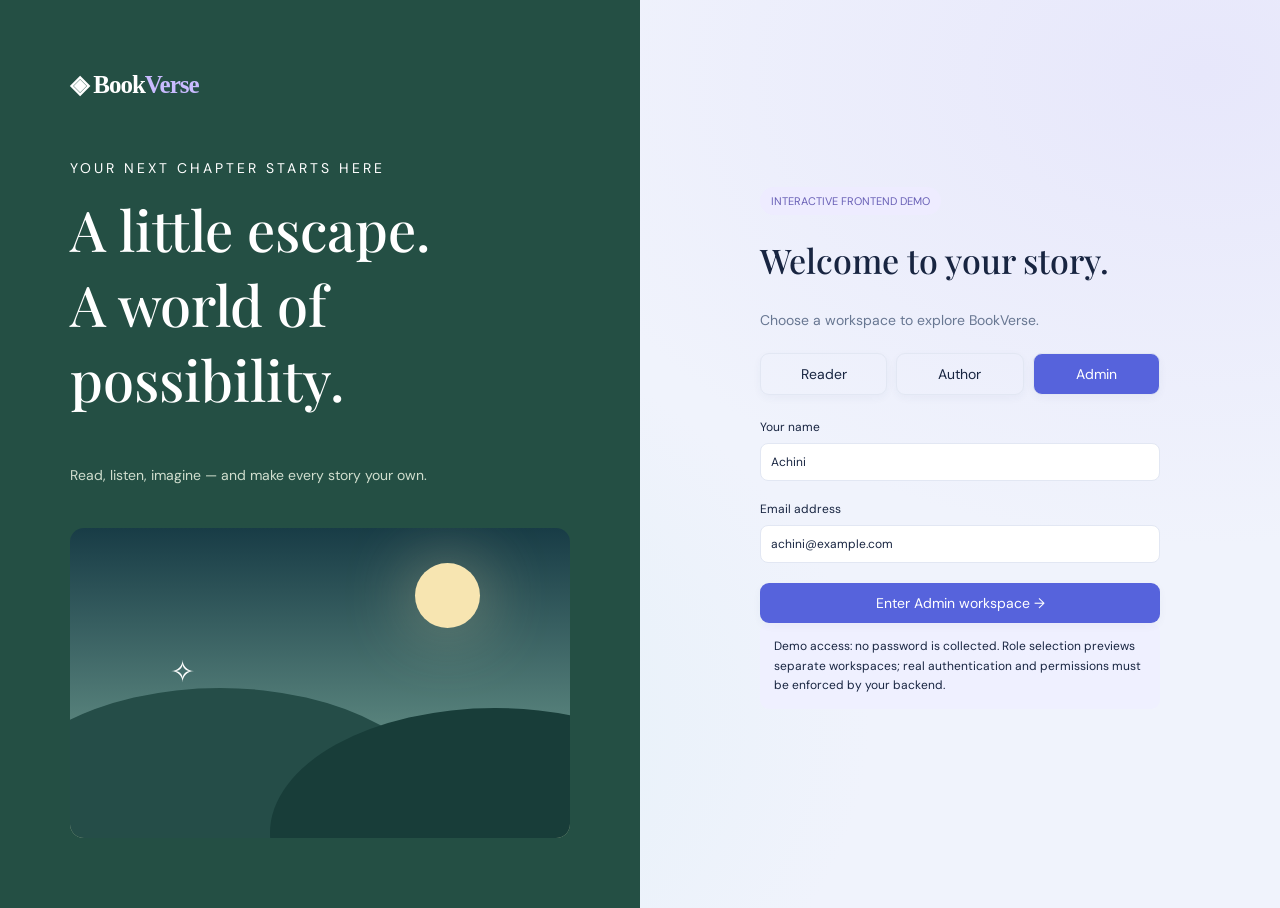
==== commit 1ae6651b: "11/25/2026 update" ====
--- a/admin.html
+++ b/admin.html
@@ -1,22 +1,18 @@
 <!doctype html>
 <html lang="en">
+
 <head>
-  <meta charset="utf-8">
-  <meta http-equiv="refresh" content="0; url=admin-dashboard.html">
-  <meta name="viewport" content="width=device-width, initial-scale=1">
-  <title>BookVerse · Admin Workspace</title>
-  <link rel="stylesheet" href="styles.css">
-  <link rel="stylesheet" href="admin-wireframes.css">
-  <script>
-    window.location.replace("admin-dashboard.html");
-  </script>
+    <meta charset="utf-8">
+    <meta name="viewport" content="width=device-width,initial-scale=1">
+    <title>BookVerse · A world between pages</title>
+    <link rel="stylesheet" href="styles.css">
 </head>
-<body style="display: grid; place-items: center; min-height: 100vh; background: var(--bg); font-family: 'DM Sans', sans-serif;">
-  <div class="card" style="text-align: center; max-width: 480px; padding: 40px;">
-    <div class="brand" style="font-size: 28px; margin-bottom: 12px;">◈ Book<span>Verse</span></div>
-    <h1 style="font-size: 22px; margin-bottom: 10px;">Opening Platform Admin Console...</h1>
-    <p class="muted" style="margin-bottom: 24px;">Redirecting you to the comprehensive Admin Wireframe Suite based on the BookVerse SRS.</p>
-    <a href="admin-dashboard.html" class="button" style="text-decoration: none; display: inline-block;">Proceed to Admin Dashboard →</a>
-  </div>
+
+<body data-workspace="Admin">
+    <div id="app"></div>
+    <div id="toast" role="status"></div>
+    <script src="app.js"></script>
+    <script src="enhancements.js"></script>
 </body>
-</html>
+
+</html>
--- a/styles.css
+++ b/styles.css
@@ -191,6 +191,337 @@
   border-radius: 0;
   box-shadow: none;
   padding: 88px clamp(24px, 10vw, 160px) 48px;
+}
+
+html body.book-preview-mode .layout {
+  display: block;
+  min-height: 100vh;
+}
+
+html body.book-preview-mode .sidebar,
+html body.book-preview-mode .topbar,
+html body.book-preview-mode .agent-widget {
+  display: none !important;
+}
+
+html body.book-preview-mode .layout > main {
+  display: block;
+  min-height: 100vh;
+  width: 100%;
+}
+
+html body.book-preview-mode .layout > main > .content {
+  width: 100%;
+  max-width: none;
+  min-height: 100vh;
+  margin: 0;
+  padding: 0;
+}
+
+html body .book-preview {
+  min-height: 100vh;
+  padding: 24px clamp(18px, 6vw, 88px) 36px;
+  background: var(--bg);
+}
+
+html body .book-preview-header {
+  display: grid;
+  grid-template-columns: 1fr 2fr 1fr;
+  align-items: center;
+  gap: 20px;
+  max-width: 1100px;
+  margin: 0 auto 28px;
+}
+
+html body .book-preview-header > div {
+  text-align: center;
+}
+
+html body .book-preview-header small,
+html body .book-preview-page header small {
+  color: var(--muted);
+  font-size: 10px;
+  letter-spacing: 1.5px;
+}
+
+html body .book-preview-header h1 {
+  margin: 6px 0;
+  font-size: clamp(22px, 3vw, 34px);
+}
+
+html body .book-preview-header p {
+  margin: 0;
+  color: var(--muted);
+}
+
+html body .book-preview-header > button:last-child {
+  justify-self: end;
+}
+
+html body .book-preview-page {
+  max-width: 900px;
+  min-height: 58vh;
+  margin: 0 auto;
+  padding: clamp(28px, 6vw, 72px);
+  border: 1px solid var(--line);
+  border-radius: 14px;
+  background: var(--paper);
+  box-shadow: 0 10px 35px #32457412;
+}
+
+html body .book-preview-page > header {
+  margin-bottom: 38px;
+  text-align: center;
+}
+
+html body .book-preview-page h2 {
+  margin: 12px 0 0;
+  font-size: clamp(23px, 3vw, 32px);
+}
+
+html body .book-preview-text {
+  max-width: 690px;
+  margin: 0 auto;
+}
+
+html body .book-preview-text p {
+  margin: 0 0 22px;
+  font: clamp(18px, 2vw, 22px)/1.9 Georgia, serif;
+  color: var(--ink);
+}
+
+html body .book-preview-controls {
+  display: flex;
+  justify-content: space-between;
+  align-items: center;
+  gap: 16px;
+  max-width: 900px;
+  margin: 20px auto 0;
+}
+
+html body .book-preview-controls button {
+  min-height: 42px;
+}
+
+html body .book-preview-controls button#preview-previous,
+html body .book-preview-controls button#preview-next {
+  display: grid;
+  place-items: center;
+  flex: 0 0 42px;
+  width: 42px;
+  height: 42px;
+  padding: 8px;
+}
+
+html body .book-preview-controls button svg {
+  width: 20px;
+  height: 20px;
+}
+
+html body .book-preview-note {
+  margin: 22px auto 0;
+  color: var(--muted);
+  font-size: 12px;
+  text-align: center;
+}
+
+html body .book-detail-layout {
+  display: grid;
+  grid-template-columns: 145px minmax(0, 1fr);
+  align-items: center;
+  gap: 22px;
+  margin: 12px 0 22px;
+}
+
+html body .book-detail-cover .cover {
+  height: 195px;
+  padding: 16px 12px;
+}
+
+html body .book-detail-layout h1 {
+  margin: 8px 0;
+  font-size: clamp(23px, 4vw, 32px);
+}
+
+html body .book-detail-layout .eyebrow {
+  margin-bottom: 8px;
+}
+
+html body .book-detail-rating {
+  display: flex;
+  align-items: center;
+  gap: 10px;
+}
+
+html body .book-detail-views {
+  display: flex;
+  align-items: baseline;
+  gap: 5px;
+  margin: -4px 0 0;
+  color: var(--muted);
+  font-size: 12px;
+}
+
+html body .book-detail-views strong {
+  color: var(--ink);
+  font-size: 15px;
+}
+
+html body .book-detail-stats {
+  display: grid;
+  grid-template-columns: repeat(2, minmax(0, 1fr));
+  gap: 10px;
+  margin: 20px 0;
+}
+
+html body .book-detail-stats > div {
+  display: grid;
+  gap: 5px;
+  padding: 14px;
+  border: 1px solid var(--line);
+  border-radius: 10px;
+  background: var(--bg);
+}
+
+html body .book-detail-stats strong {
+  font-size: 20px;
+}
+
+html body .book-detail-stats small {
+  color: var(--muted);
+  font-size: 11px;
+}
+
+html body .book-detail-actions {
+  display: flex;
+  justify-content: flex-end;
+  gap: 10px;
+}
+
+@media (max-width: 650px) {
+  html body .book-preview {
+    padding: 16px 14px 26px;
+  }
+
+  html body .book-preview-header {
+    grid-template-columns: 1fr 1fr;
+    gap: 14px;
+  }
+
+  html body .book-preview-header > div {
+    grid-column: 1 / -1;
+    grid-row: 1;
+  }
+
+  html body .book-preview-header > button:last-child {
+    justify-self: end;
+  }
+
+  html body .book-preview-page {
+    min-height: 0;
+    padding: 28px 22px;
+  }
+
+  html body .book-detail-layout {
+    grid-template-columns: 90px minmax(0, 1fr);
+    gap: 14px;
+  }
+
+  html body .book-detail-cover .cover {
+    height: 132px;
+    min-height: 132px;
+    padding: 10px 7px;
+  }
+
+  html body .book-detail-cover .cover strong {
+    font-size: 14px;
+  }
+
+  html body .book-detail-stats {
+    gap: 6px;
+  }
+
+  html body .book-detail-stats > div {
+    padding: 10px 7px;
+  }
+}
+
+html body .reader-grid .page span:not(.speaking):hover {
+  background: transparent;
+}
+
+html body .reading-sidebar .reading-cover {
+  width: 100%;
+  height: 175px;
+  min-height: 175px;
+  margin: 0;
+  padding: 14px;
+}
+
+html body .reading-sidebar .reading-chapters {
+  display: grid;
+  gap: 6px;
+  min-width: 0;
+}
+
+html body .reading-sidebar .reading-chapter-list {
+  display: grid;
+  align-content: start;
+  gap: 5px;
+  height: 220px;
+  overflow-y: auto;
+  padding: 6px;
+  border: 1px solid #ffffff24;
+  border-radius: 10px;
+  background: #101d3b80;
+  scrollbar-color: #7e8bb7 #101d3b;
+  scrollbar-width: thin;
+}
+
+html body .reading-sidebar .reading-chapters-label {
+  color: #d4def5;
+  font-size: 10px;
+  letter-spacing: 1.8px;
+}
+
+html body .reading-sidebar .reading-chapter-list > .reading-chapter {
+  display: grid;
+  gap: 3px;
+  width: 100%;
+  padding: 7px 10px;
+  border: 1px solid #ffffff24;
+  border-radius: 10px;
+  background: #1b2948;
+  box-shadow: none;
+  color: #fff;
+  text-align: left;
+}
+
+html body .reading-sidebar .reading-chapter-list > .reading-chapter:hover,
+html body .reading-sidebar .reading-chapter-list > .reading-chapter:focus-visible {
+  border-color: #ffffff70;
+  background: #25365d;
+}
+
+html body .reading-sidebar .reading-chapter-list > .reading-chapter[aria-current="page"] {
+  border-color: #aab5ea;
+  background: #303d6b;
+  box-shadow: inset 3px 0 #c4c6ff;
+  color: #fff;
+}
+
+html body .reading-sidebar .reading-chapters .reading-chapter small,
+html body .reading-sidebar .reading-chapters .reading-chapter strong {
+  color: #fff;
+}
+
+html body .reading-sidebar .reading-chapters .reading-chapter small {
+  font-size: 8px;
+  letter-spacing: .8px;
+}
+
+html body .reading-sidebar .reading-chapters .reading-chapter strong {
+  font: 500 12px/1.35 'Playfair Display', Georgia, serif;
 }
 
 html body .reader-sidebar > .tabs {
@@ -293,6 +624,30 @@
   left: 0;
 }
 
+html body .reader-settings-header {
+  display: flex;
+  align-items: center;
+  justify-content: space-between;
+  gap: 12px;
+}
+
+html body .reader-settings-header h3 {
+  margin: 0;
+}
+
+html body .reader-settings-close {
+  display: grid;
+  flex: 0 0 32px;
+  place-items: center;
+  width: 32px;
+  min-height: 32px;
+  height: 32px;
+  padding: 0;
+  border-radius: 50%;
+  font-size: 20px;
+  line-height: 1;
+}
+
 html body .reader-icon-button[data-tooltip]::after {
   top: calc(100% + 9px);
   bottom: auto;
@@ -372,3 +727,69 @@
 :root{--bg:#f0f3fc;--paper:#fff;--ink:#182541;--muted:#687792;--green:#5663dc;--line:#e2e7f3;--accent:#f2b76b;--soft:#eff0ff}body{background:radial-gradient(ellipse at 94% 8%,#dedbfa80,transparent 40%),radial-gradient(ellipse at 12% 80%,#ccecf080,transparent 45%),var(--bg)}button{box-shadow:0 3px 8px #3340770b}.sidebar{background:linear-gradient(165deg,#101d3b,#172b50 70%,#263269);border:0;color:#fff}.brand{color:#fff}.brand span{color:#c9bbff}.brand small{color:#96a6cc}.navlabel{color:#7c91bb}nav button{color:#a9bad7}nav button.active{background:linear-gradient(90deg,#6971e4,#555bd4);color:#fff;box-shadow:0 6px 24px #090e2933}nav button:hover{background:#ffffff12;color:#fff}nav b{vertical-align:middle}.sidebar .bottom{background:linear-gradient(135deg,#344a7b,#494078);border:1px solid #ffffff14}.sidebar .bottom h3{color:#fff}.sidebar .bottom p{color:#c3cde3}.sidebar button.outline{border-color:#ffffff2b;color:#dce4fc}.sidebar .bottom button{color:#fff}.topbar{background:#ffffffb5;backdrop-filter:blur(16px);gap:12px}.search{background:#f0f3fa}.profile .avatar{background:#e9e2fb;color:#7762c4}.pill{background:#eeecff;color:#6960b6}.hero{background:linear-gradient(115deg,#17294d,#30366b 60%,#6659a1);box-shadow:0 16px 40px #2e366218;min-height:245px}.hero:after{content:'✧';position:absolute;right:250px;top:25px;font-size:120px;color:#f5c78c33;pointer-events:none}.hero small{color:#d4c3f7}.hero p{color:#cbd4ef}.hero button{background:#f5ca99;color:#263252}.hero-art .cover{background:linear-gradient(140deg,#b084c0,#3f4f89)!important;box-shadow:16px 15px 0 #111f4533}.orbit{border-color:#afa1df66;width:210px;height:210px}.stat{box-shadow:0 5px 15px #2b3d5a04;border-color:#e5e9f5}.stat:nth-child(1){background:linear-gradient(120deg,#fff,#f0edff)}.stat:nth-child(2){background:linear-gradient(120deg,#fff,#e9f7fb)}.stat:nth-child(3){background:linear-gradient(120deg,#fff,#fff1e4)}.stat:nth-child(4){background:linear-gradient(120deg,#fff,#fdeef5)}.stat:nth-child(2) .icon{background:#dff1f7;color:#278ba0}.stat:nth-child(3) .icon{background:#fff0d8;color:#ba7c35}.stat:nth-child(4) .icon{background:#fbe5ee;color:#bf648a}.line-icon{width:21px;height:21px;vertical-align:middle;flex-shrink:0}.stat .icon{padding:11px}.progress i{background:linear-gradient(90deg,#7c7be5,#b69be9)}.ring{background:conic-gradient(#7c7cdb 65%,#eef0fb 0)}.days span.on{background:#7479d5}.days span{background:#eef0fb}.quote{background:linear-gradient(140deg,#eae6fc,#f6eafa);border-color:#e8e1f5}.cover{border:1px solid #ffffff19;box-shadow:inset 6px 0 0 #ffffff17,0 8px 14px #24345a17}.cover:before{content:'';position:absolute;width:130px;height:130px;border:1px solid #fff4;transform:rotate(45deg);bottom:-55px;right:-30px}.books .book:nth-child(2) .cover{background:linear-gradient(155deg,#3e6688,#7393b5)!important}.books .book:nth-child(3) .cover{background:linear-gradient(145deg,#a9738c,#dab08e)!important}.books .book:nth-child(4) .cover{background:linear-gradient(135deg,#4c6897,#30365e)!important}.card{box-shadow:0 5px 22px #26375a04}.page{box-shadow:0 10px 35px #32457408}.page span.speaking{background:#d4cbff}.reading-agent{border-color:#c9c5f5;position:sticky;top:20px}.bubble{background:#f0edff}.bubble.user{background:#e8f2fc}.badge{background:#e7f6f0;color:#2e7d64}.eyebrow{display:block;color:#7a74bd;font-size:11px;letter-spacing:2px;margin-bottom:12px}.tabs{display:flex;gap:9px;flex-wrap:wrap;margin:24px 0}.publication-grid{display:grid;gap:20px}.publication{display:flex;gap:28px;align-items:center}.mini-cover{width:135px;min-height:175px;flex-shrink:0;padding:20px;color:white;display:flex;flex-direction:column;justify-content:space-between;box-shadow:inset 5px 0 #ffffff1b;border-radius:4px 9px 9px 4px;text-align:center}.mini-cover strong{font:21px Georgia}.mini-cover small{color:#fff9}.mini-cover svg{margin:auto}.member{display:flex;gap:12px;align-items:center}.member .avatar{background:#ece9ff;color:#7166bf}.table-wrap{overflow:auto}.application{padding:20px 0;border-bottom:1px solid var(--line)}.workspace-switch{font-size:11px;color:#6c6aab;text-decoration:none;white-space:nowrap}.steps{display:flex;gap:20px;flex-wrap:wrap;padding:18px 0;margin:10px 0 20px;color:#8591ab;font-size:12px}.steps span{border-bottom:2px solid #dce2f0;padding-bottom:10px}.steps .current{border-color:#7069da;color:#5d56c2}.story-options{display:grid;grid-template-columns:1.35fr 1fr;gap:24px}.story-promo{background:radial-gradient(ellipse at 70% 0,#7760b8,transparent),linear-gradient(140deg,#152342,#373164);color:white;border-radius:16px;padding:40px;overflow:hidden;position:relative}.story-promo h2{font-size:40px}.story-promo p{line-height:2;color:#dbd6ee}.promo-stars{font-size:65px;color:#eac8a3;line-height:2.2;transform:rotate(-10deg);text-align:center}.mini-tags{display:flex;gap:8px;flex-wrap:wrap}.mini-tags span{border:1px solid #ffffff26;background:#ffffff0c;border-radius:20px;padding:9px;font-size:10px}.style-options{display:flex;gap:12px}.style-choice{flex:1;min-height:105px;border:1px solid #dedff1;background:#f6f5fd;color:#69658e;font-size:12px}.style-choice span{display:block;font-size:32px;margin-bottom:10px}.style-choice.chosen{border:2px solid #8c7bdd;background:#ebe7ff;color:#514494}.generating{padding:65px;text-align:center;min-height:430px}.loading-orb{height:100px;width:100px;margin:0 auto 30px;border-radius:50%;background:linear-gradient(135deg,#6d77df,#c48ecd);box-shadow:0 0 0 15px #eeebfb;color:white;font-size:55px;display:grid;place-items:center;animation:float 2s infinite alternate}.generation-progress{height:7px;background:#e8e9f6;border-radius:10px;max-width:420px;margin:30px auto}.generation-progress i{display:block;background:linear-gradient(90deg,#6f78df,#c184c6);width:0;height:100%;transition:width .6s;border-radius:10px}.story-player{height:510px;position:relative;border-radius:18px;overflow:hidden;background:#172644}.scene-illustration{width:100%;height:100%;position:absolute;inset:0}.scene-caption{position:absolute;bottom:0;padding:70px 40px 30px;width:100%;background:linear-gradient(transparent,#0c173de8);color:white}.scene-caption h2{font-size:29px;margin:12px 0}.scene-caption p{font:18px/1.6 Georgia;max-width:750px}.scene-caption span{font-size:10px;letter-spacing:2px;color:#d6c5fc}.preview-label{position:absolute;top:20px;left:20px;background:#152342bb;padding:9px 14px;border-radius:20px;font-size:10px;letter-spacing:1px;color:#fff}.watercolour .scene-illustration{filter:saturate(.7) brightness(1.3)}.cinematic .scene-illustration{filter:contrast(1.15) saturate(.8)}.story-character{animation:character-breathe 3s infinite alternate;transform-box:fill-box;transform-origin:bottom}.portal-glow{animation:portal 3s infinite alternate}.flower{animation:portal 4s infinite alternate}.scene-timeline{display:flex;gap:10px;overflow:auto}.scene-timeline button{background:#f0f1fa;color:#6b7392;min-width:115px;font-size:11px;flex:1}.scene-timeline button span{display:block;margin-bottom:8px}.scene-timeline button.active{background:#e4dffc;color:#6451b0;border:1px solid #a797df}.agent-widget{position:fixed;right:24px;bottom:22px;z-index:40;display:flex;flex-direction:column;align-items:flex-end;gap:12px}.agent-launcher{display:flex;gap:10px;align-items:center;background:linear-gradient(120deg,#5669d6,#9271cb);box-shadow:0 7px 30px #4a428a3b;border-radius:28px;padding:15px 20px}.agent-launcher span{border-radius:6px;padding:3px 5px;background:#ffffff25;font-size:10px}.agent-window{width:370px;border-radius:18px;background:white;box-shadow:0 20px 70px #15234330;border:1px solid #dcdef0;overflow:hidden}.agent-window header{background:linear-gradient(120deg,#24345d,#65549a);padding:18px;color:white;display:flex;align-items:center;justify-content:space-between}.agent-window header small{display:block;color:#d2cbed;margin:9px 0 0 31px}.agent-window header button{background:none;font-size:22px;padding:0 5px}.agent-window .card{border:0;box-shadow:none;border-radius:0;padding:18px}.agent-window .chatlog{max-height:200px}.agent-hints{display:flex;gap:5px;padding:14px 14px 0}.agent-hints button{padding:7px 9px;background:#eeebfa;color:#736298;font-size:10px}.modal-overlay{position:fixed;inset:0;background:#101c3a99;backdrop-filter:blur(4px);display:grid;place-items:center;z-index:80;padding:20px}.modal-box{width:min(620px,100%);max-height:85vh;overflow:auto;background:white;border-radius:18px;padding:35px;position:relative}.modal-close{float:right;font-size:20px}.modal-box label{margin:15px 0}.dark{--bg:#121c32;--paper:#1b2944;--ink:#e4e9fa;--muted:#adbad4;--line:#35435d;--soft:#303653}.dark .topbar{background:#1b2944}.dark .stat{background:#1b2944}.dark .ring>div{background:#1b2944}.dark .modal-box,.dark .agent-window{background:#1b2944}.dark .agent-window .card{background:#1b2944}.dark .bubble{background:#303653}.dark .bubble.user{background:#283e58}.sepia{--bg:#f2e9d8;--paper:#fff5e2}.landing{min-height:100vh;background:radial-gradient(ellipse at top right,#6261aa77,transparent 60%),#101c36;color:#fff;padding:45px 7%;display:flex;flex-direction:column}.landing-header{display:flex;justify-content:space-between;align-items:center}.landing-main{max-width:1100px;margin:60px auto}.landing-main>p{max-width:580px;color:#bec8e3;line-height:1.9}.landing h1{font-size:60px;line-height:1.15;margin:20px 0}.landing h1 em{color:#c5b6f5;font-weight:400}.workspace-cards{display:grid;grid-template-columns:repeat(3,1fr);gap:22px;margin-top:45px}.workspace-card{display:block;text-decoration:none;background:linear-gradient(145deg,#ffffff12,#ffffff06);border:1px solid #ffffff20;border-radius:17px;padding:30px;color:#fff;transition:.2s}.workspace-card:hover{transform:translateY(-6px);border-color:#a699dc}.workspace-card .line-icon{width:34px;height:34px}.workspace-card h2{margin:25px 0 12px}.workspace-card p{color:#bdc8df;font-size:13px;line-height:1.8}.workspace-card span{display:block;color:#cabdf6;margin-top:25px}.landing-footer{margin-top:auto;color:#8d9fc3;font-size:12px;padding-top:30px}@keyframes portal{to{opacity:.65}}@keyframes character-breathe{to{scale:1.025}}@media(max-width:1000px){.story-options{grid-template-columns:1fr}.story-promo{min-height:300px}.promo-stars{line-height:1.5}.workspace-switch{display:none}}@media(max-width:720px){.topbar .profile{gap:8px;font-size:12px}.topbar .pill{display:none}.sidebar nav button{display:flex;align-items:center}.publication{align-items:flex-start;gap:18px;padding:17px}.mini-cover{width:90px;min-height:145px;padding:14px}.mini-cover strong{font-size:17px}.publication h2{font-size:22px}.style-options{gap:7px}.style-choice{padding:12px 7px}.story-player{height:480px}.scene-caption{padding:60px 22px 20px}.scene-caption p{font-size:17px}.agent-widget{right:12px;bottom:12px}.agent-window{width:min(370px,calc(100vw - 24px));max-height:75vh;overflow:auto}.landing{padding:25px}.landing h1{font-size:43px}.landing-main{margin:40px auto}.workspace-cards{grid-template-columns:1fr}.generating{padding:45px 20px}.story-promo{padding:27px}.steps{gap:12px;font-size:10px}}@media(prefers-reduced-motion:reduce){*,*:before,*:after{animation:none!important;transition:none!important}}
 @keyframes completion-fall{0%{opacity:0;transform:translate3d(0,-5vh,0) rotate(0)}10%{opacity:1}100%{opacity:0;transform:translate3d(var(--drift),110vh,0) rotate(720deg)}}@keyframes completion-pop{from{opacity:0;transform:translateY(12px) scale(.96)}to{opacity:1;transform:translateY(0) scale(1)}}@keyframes completion-check{to{stroke-dashoffset:0}}.chapter-completion{display:flex;justify-content:center;align-items:center;gap:12px;flex-wrap:wrap;margin:16px 0}.chapter-completion #finish-book{background:linear-gradient(120deg,#5669d6,#9271cb)}.completion-overlay{position:fixed;inset:0;z-index:110;display:grid;place-items:center;overflow:hidden;padding:24px;background:#101b39d9;backdrop-filter:blur(8px)}.completion-particles{position:absolute;inset:0;overflow:hidden;pointer-events:none}.completion-particle{position:absolute;top:-30px;left:var(--x);color:#f5c978;animation:completion-fall 3.4s ease-in var(--delay) forwards}.completion-particle.star{font-size:19px;text-shadow:0 0 12px currentColor}.completion-particle.confetti{width:8px;height:14px;border-radius:2px;background:#9c85ee}.completion-particle:nth-child(4n).confetti{background:#ffcf70}.completion-particle:nth-child(4n+1).confetti{background:#f07fac}.completion-particle:nth-child(4n+2).confetti{background:#62d4d0}.completion-particle:nth-child(5n).star{color:#ff91b7}.completion-particle:nth-child(4n+1).star{color:#9e91ff}.completion-card{position:relative;z-index:1;width:min(500px,100%);padding:48px 36px 38px;border:1px solid #dcd5ff;border-radius:24px;background:linear-gradient(145deg,#fff,#f3f0ff);box-shadow:0 24px 80px #080f2b66;text-align:center;animation:completion-pop .45s ease-out both}.completion-card h1{margin:18px 0 12px;color:#19274a}.completion-card p{color:#53617e;line-height:1.7}.completion-card p strong{color:#5d54b4}.completion-check{display:grid;place-items:center;width:92px;height:92px;margin:0 auto;border:1px solid #d8d1ff;border-radius:50%;background:linear-gradient(145deg,#7076e8,#a36bc5);box-shadow:0 0 0 10px #eeebff;color:#fff}.completion-check svg{width:52px;height:52px}.completion-check path{fill:none;stroke:currentColor;stroke-width:5;stroke-linecap:round;stroke-linejoin:round;stroke-dasharray:40;stroke-dashoffset:40;animation:completion-check .65s .2s ease-out forwards}.completion-close{position:absolute;top:14px;right:14px;width:40px;height:40px;padding:0;border:1px solid #e0ddf3;border-radius:50%;background:#fff;color:#344166;font-size:25px;line-height:1}.completion-library-button{margin-top:10px;background:linear-gradient(120deg,#5669d6,#9271cb)}@media(prefers-reduced-motion:reduce){.completion-card,.completion-particle,.completion-check path{animation:none!important;transition:none!important}.completion-check path{stroke-dashoffset:0}}
 .reading-sidebar .chapter-completion{display:grid;grid-template-columns:minmax(0,1fr);justify-items:stretch;gap:10px;width:100%;min-width:0;margin:0;padding:14px;background:linear-gradient(145deg,#17294d,#30366b);border:1px solid #ffffff24;border-radius:12px;color:#e4e9fa;box-shadow:0 6px 20px #0e1b382e}.reading-sidebar .chapter-completion button{width:100%;min-width:0;white-space:normal;line-height:1.45;overflow-wrap:anywhere}.reading-sidebar .chapter-completion #mark-chapter-finished:disabled{opacity:1;background:#ffffff12;border-color:#ffffff20;color:#d4d8f6;cursor:default}.reading-sidebar .chapter-completion-progress{margin:0;color:#d0d8f2;text-align:center;font-size:12px;line-height:1.5}.reading-sidebar .chapter-completion .completed-book-status{justify-self:center;background:#e9e7ff;color:#5146a7;padding:7px 10px;font-size:12px}
+.dashboard-books{grid-template-columns:repeat(2,minmax(0,1fr));gap:18px}.dashboard-book-card{min-width:0;overflow:hidden;border:1px solid var(--line);border-radius:8px;background:var(--paper);box-shadow:0 6px 20px #18254112;transition:transform .18s,box-shadow .18s}.dashboard-book-card:hover{transform:translateY(-3px);box-shadow:0 10px 24px #1825411c}.dashboard-book-open{display:grid;width:100%;padding:0;text-align:left;background:transparent;color:var(--ink);box-shadow:none;border:0;border-radius:0;cursor:pointer}.dashboard-book-open:hover{filter:none}.dashboard-book-art{display:grid;place-items:center;height:198px;padding:14px;background:#e6edff}.dashboard-book-art .cover{width:128px;height:170px;padding:13px 10px;border-radius:2px 6px 6px 2px;box-shadow:0 9px 18px #17294d35}.dashboard-book-art .cover strong{font-size:17px}.dashboard-book-type{display:block;margin:13px 18px 4px;color:var(--muted);font-size:12px}.dashboard-book-title{display:block;margin:0 18px;color:var(--ink);font:500 21px/1.35 'DM Sans',Arial,sans-serif;overflow-wrap:anywhere}.dashboard-book-author{display:block;margin:6px 18px 16px;color:var(--ink);font-size:14px;text-decoration:underline}.dashboard-book-footer{display:flex;align-items:center;justify-content:space-between;gap:12px;padding:0 16px 14px}.dashboard-book-rating{display:grid;gap:3px;color:var(--muted);font-size:13px}.dashboard-book-stars{color:#e77b00;font-size:19px;letter-spacing:1px;line-height:1}.dashboard-bookmark{display:grid;place-items:center;width:40px;height:40px;flex:0 0 40px;padding:8px;border:0;border-radius:8px;background:transparent;color:var(--muted);box-shadow:none}.dashboard-bookmark:hover{background:var(--soft);filter:none}.dashboard-bookmark svg{width:24px;height:24px}.dashboard-bookmark[aria-pressed=true]{color:#6259c4}.dashboard-bookmark[aria-pressed=true] svg path{fill:#6259c42b}@media(max-width:600px){.dashboard-books{grid-template-columns:1fr}}
+.dashboard-book-author{width:calc(100% - 36px);margin:6px 18px 16px;padding:0;border:0;border-radius:0;background:transparent;color:var(--ink);font:inherit;font-size:14px;text-align:left;text-decoration:underline;box-shadow:none;cursor:pointer}.dashboard-book-author:hover{color:#6259c4;text-decoration-thickness:2px;filter:none}.dashboard-book-author:focus-visible{outline:2px solid #7c7be5;outline-offset:3px}.dashboard-book-stars{background:linear-gradient(90deg,#e77b00 var(--rating-fill,0%),#d5d9e3 var(--rating-fill,0%));background-clip:text;-webkit-background-clip:text;color:transparent;-webkit-text-fill-color:transparent}.reader-has-agent .content{padding-bottom:140px}
+@media(min-width:721px){.layout>.sidebar{position:sticky;top:0;align-self:start;height:100vh;max-height:100vh;overflow-y:auto;overscroll-behavior:contain}.layout>.sidebar #logout{position:sticky;bottom:0;z-index:2;flex-shrink:0;margin-top:auto;background:#243860;box-shadow:0 -8px 18px #101d3b80}.hero{min-height:220px}}
+@media(max-width:720px){.layout>.sidebar{position:static;height:auto;max-height:none;overflow:visible}.layout>.sidebar #logout{position:static;bottom:auto;margin-top:0}.reader-has-agent .content{padding-bottom:120px}}
+.dashboard-book-stars{display:inline-flex;gap:1px;background:none;color:#d5d9e3;font-size:16px;letter-spacing:0;line-height:1;-webkit-text-fill-color:#d5d9e3}.dashboard-book-star{position:relative;display:inline-block;color:#d5d9e3;line-height:1;-webkit-text-fill-color:#d5d9e3}.dashboard-book-star::before{content:'★';position:absolute;inset:0 auto 0 0;width:var(--star-fill);overflow:hidden;color:#e77b00;-webkit-text-fill-color:#e77b00}
+.dashboard-book-art{height:168px;padding:10px}.dashboard-book-art .cover{width:112px;height:148px;padding:10px 8px}.dashboard-book-art .cover strong{font-size:15px}
+.dashboard-weekly-goal{padding:19px 20px;text-align:left;border-color:#deddf7}.dashboard-weekly-goal h2{margin:11px 0 8px;font-size:22px}.dashboard-weekly-goal .weekly-goal-count{margin-bottom:10px}.dashboard-weekly-goal button{width:100%;margin-top:2px}
+.weekly-goal-count{margin:18px 0 8px;color:var(--muted)}.weekly-goal-count strong{color:var(--ink);font-size:17px;font-weight:600}
+.goal-progress-track{height:10px;width:100%;margin:12px 0;background:#e8eaf5;border-radius:20px;overflow:hidden}.goal-progress-track>span{display:block;height:100%;border-radius:inherit;background:linear-gradient(90deg,#626bdc,#a57bd4);transition:width .25s ease}
+.weekly-goal-message{display:flex;align-items:center;gap:7px;min-height:20px;margin:10px 0 14px;color:#6259b8;font-size:13px;font-weight:600}.goal-achieved-icon{display:inline-grid;place-items:center;width:22px;height:22px;border-radius:50%;background:#efedff;color:#6259b8;font-size:12px}
+.reading-goals-header h1{margin-bottom:7px}.reading-goals-header p{margin:0;color:var(--muted);font-size:15px}.reading-goals-page .stats{margin:22px 0 24px}.reading-goals-page .stat{min-width:0;padding:18px}.reading-goals-page .stat strong{font-size:clamp(18px,2vw,24px);overflow-wrap:anywhere}
+.reading-goals-layout{display:grid;grid-template-columns:repeat(2,minmax(0,1fr));gap:18px;align-items:start}.reading-goals-panel{min-width:0;padding:22px}.reading-goals-panel h2{margin:0 0 8px;font-size:21px}.reading-goals-panel-heading,.completed-week-heading{display:flex;align-items:flex-start;justify-content:space-between;gap:12px}.reading-goals-panel-heading p{margin:0;font-size:13px}.reading-goals-panel-heading .pill{white-space:nowrap;font-size:9px;letter-spacing:.5px}.reading-goal-form-panel>p{margin:0 0 18px;line-height:1.55}.weekly-goal-form{display:grid;justify-items:start;gap:11px}.weekly-goal-form label{font-size:13px;font-weight:600}.weekly-goal-form input{width:min(100%,220px)}.weekly-goal-saved{margin:0;color:#39806b;font-size:13px;font-weight:600}.weekly-goal-saved[hidden]{display:none}
+.completed-week-section{margin-top:26px}.completed-week-heading{align-items:center}.completed-week-heading h2{margin:0 0 5px;font-size:22px}.completed-week-heading p{margin:0;font-size:13px}.completed-week-list{display:grid;grid-template-columns:repeat(2,minmax(0,1fr));gap:13px;margin-top:16px}.completed-week-book{display:grid;grid-template-columns:82px minmax(0,1fr);align-items:center;gap:15px;min-width:0;padding:13px;border:1px solid var(--line);border-radius:12px;background:var(--paper);box-shadow:0 5px 18px #26375a08}.completed-week-cover .cover{width:82px;height:116px;padding:10px 7px}.completed-week-cover .cover strong{font-size:14px}.completed-week-book-details{min-width:0}.completed-week-book-details h3{margin:0 0 6px;font-size:15px;overflow-wrap:anywhere}.completed-week-book-details p{margin:0 0 9px;color:var(--muted);font-size:13px}.completed-week-book-details small{font-size:11px}.completed-week-empty{margin-top:14px;border:1px dashed #d9d9ed;border-radius:12px;background:#fff}
+@media(max-width:900px){.reading-goals-layout{grid-template-columns:1fr}.completed-week-list{grid-template-columns:1fr}}
+@media(max-width:720px){.reading-goals-page .stats{grid-template-columns:repeat(2,minmax(0,1fr));gap:10px}.reading-goals-panel{padding:18px}.completed-week-section{margin-top:22px}}
+@media(max-width:380px){.reading-goals-page .stats{grid-template-columns:1fr}.completed-week-book{grid-template-columns:72px minmax(0,1fr);gap:12px}.completed-week-cover .cover{width:72px;height:104px}}
+.library-header{display:flex;align-items:flex-start;justify-content:space-between;gap:18px}.library-header h1{margin-bottom:7px}.library-header p{margin:0;color:var(--muted);font-size:15px}.about-demo{flex:0 0 auto;max-width:340px;border:1px solid var(--line);border-radius:10px;background:var(--paper);box-shadow:0 4px 14px #26375a08}.about-demo summary{padding:9px 12px;list-style:none;color:#6259b8;font-size:12px;font-weight:600;cursor:pointer}.about-demo summary::-webkit-details-marker{display:none}.about-demo p{padding:0 12px 12px;line-height:1.5;font-size:11px}
+.library-tabs{display:flex;gap:8px;overflow-x:auto;margin:22px 0 16px;padding:2px 2px 5px}.library-tabs button{display:inline-flex;align-items:center;gap:9px;flex:0 0 auto;padding:9px 12px;border:1px solid var(--line);background:var(--paper);color:var(--muted);font-size:12px;box-shadow:none}.library-tabs button.active{border-color:#716bd0;background:linear-gradient(120deg,#5d6bd8,#8065c4);color:#fff}.library-tabs button:hover{filter:brightness(.98)}.library-tab-count{display:grid;place-items:center;min-width:21px;height:21px;padding:0 5px;border-radius:20px;background:#eff0fa;color:#6259b8;font-size:10px}.library-tabs button.active .library-tab-count{background:#ffffff2e;color:#fff}
+.library-filters{display:grid;grid-template-columns:minmax(0,1fr) 220px;gap:14px;align-items:end;margin:0 0 20px}.library-filters label{gap:7px;color:var(--ink);font-size:12px;font-weight:600}.library-filters input,.library-filters select{width:100%;min-height:42px}
+.my-library-grid{display:grid;grid-template-columns:repeat(auto-fill,minmax(265px,1fr));align-items:start;gap:18px}.library-book-card{position:relative;min-width:0;border:1px solid #e4e8f4;border-radius:14px;background:var(--paper);box-shadow:0 7px 22px #1c2b520c;transition:transform .18s,box-shadow .18s}.library-book-card:hover{transform:translateY(-3px);box-shadow:0 12px 28px #1c2b5217}.library-book-art{position:relative;display:grid;place-items:center;min-height:178px;padding:15px;border-radius:13px 13px 0 0;background:linear-gradient(145deg,#eff0ff,#e8f2fb)}.library-book-cover .cover{width:112px;height:148px;flex:0 0 auto;padding:10px 8px;border-radius:2px 6px 6px 2px;box-shadow:0 9px 18px #17294d35}.library-book-cover .cover strong{font-size:15px}.library-book-menu{position:absolute;top:9px;right:9px;z-index:4}.library-book-menu summary{display:grid;place-items:center;width:34px;height:34px;border:1px solid #dfe3f3;border-radius:50%;background:#ffffffed;color:#263454;list-style:none;font-size:22px;line-height:1;cursor:pointer;box-shadow:0 3px 10px #17294d12}.library-book-menu summary::-webkit-details-marker{display:none}.library-book-menu-items{position:absolute;top:calc(100% + 5px);right:0;min-width:178px;padding:5px;border:1px solid var(--line);border-radius:9px;background:var(--paper);box-shadow:0 10px 25px #17294d24}.library-book-menu-items button{width:100%;padding:9px 10px;background:transparent;color:#9e405a;text-align:left;font-size:12px;box-shadow:none}.library-book-menu-items button:hover{background:#fff0f3;filter:none}
+.library-book-body{padding:16px 17px 18px}.library-book-labels{display:flex;align-items:center;justify-content:space-between;gap:8px;margin-bottom:10px}.library-status-badge,.library-access-label{display:inline-flex;align-items:center;min-height:24px;padding:4px 8px;border-radius:20px;font-size:10px;font-weight:600}.library-status-badge.not-started{background:#eef0fa;color:#596786}.library-status-badge.reading{background:#e8f3fb;color:#387e9c}.library-status-badge.completed{background:#e8f5ef;color:#36785f}.library-access-label{background:#f2effc;color:#6959a8}.library-book-body h2{margin:0 0 5px;color:var(--ink);font:600 17px/1.35 'DM Sans',Arial,sans-serif;overflow-wrap:anywhere}.library-book-author{margin:0 0 3px;color:var(--muted);font-size:13px}.library-book-genre{margin:0 0 14px;color:#6259b8;font-size:11px;font-weight:600}.library-chapter-summary{display:flex;justify-content:space-between;gap:8px;color:var(--muted);font-size:11px}.library-chapter-track{height:6px;margin:7px 0 14px;overflow:hidden;border-radius:12px;background:#e8eaf5}.library-chapter-track>span{display:block;height:100%;border-radius:inherit;background:linear-gradient(90deg,#626bdc,#a57bd4);transition:width .2s ease}.library-primary-action{width:100%;padding:10px 13px;background:linear-gradient(120deg,#5669d6,#8066c8);font-size:13px;font-weight:600}.library-empty,.library-no-matches{margin-top:10px;padding:36px 24px;text-align:center}.library-empty h2{margin-bottom:18px;color:var(--ink);font-size:22px}.library-no-matches p{margin:0 0 14px;color:var(--ink);font-size:15px;font-weight:600}.library-no-matches button{min-width:130px}
+.reader-has-agent .library-page{padding-bottom:145px}
+@media(min-width:721px){.layout>.sidebar{overflow:hidden}.layout>.sidebar .sidebar-navigation{flex:1;min-height:0;overflow-y:auto;overscroll-behavior:contain}.layout>.sidebar #logout{position:static;bottom:auto;z-index:auto;margin-top:auto;box-shadow:none}}
+@media(max-width:720px){.library-header{flex-wrap:wrap}.about-demo{max-width:100%}.library-tabs{margin-top:18px}.library-filters{grid-template-columns:minmax(0,1fr) minmax(120px,40%);gap:9px}.my-library-grid{grid-template-columns:repeat(auto-fill,minmax(245px,1fr));gap:13px}.reader-has-agent .library-page{padding-bottom:130px}.layout>.sidebar .sidebar-navigation{flex:none;min-height:0;overflow:visible}.layout>.sidebar #logout{position:static;margin-top:0}}
+@media(max-width:430px){.library-filters{grid-template-columns:1fr}.my-library-grid{grid-template-columns:minmax(0,1fr)}.library-book-card{width:100%}.library-book-labels{flex-wrap:wrap}.library-tabs button{padding:8px 10px}}
+.library-page button.library-back-button{margin:0 0 14px;padding:11px 18px;border:1px solid #d88b32;background:linear-gradient(120deg,#f2c14e,#e98f3f);color:#182541;font-size:15px;font-weight:700;box-shadow:0 5px 14px #d88b3240}
+.book-library-item{position:relative;min-width:0}.book-library-item>.book{height:100%}.browse-library-toggle{position:absolute;top:10px;right:10px;z-index:2;display:inline-flex;align-items:center;gap:6px;max-width:calc(100% - 20px);padding:7px 10px;border:1px solid #dfe3f3;border-radius:20px;background:#fff;color:#35466b;font-size:11px;font-weight:600;white-space:nowrap;box-shadow:0 4px 12px #17294d20}.browse-library-toggle[aria-pressed=true]{border-color:#c7c4f4;background:#e8e7ff;color:#5146a7}.browse-library-toggle svg{width:16px;height:16px;flex:0 0 auto}.dashboard-book-footer .dashboard-bookmark{display:inline-flex;align-items:center;justify-content:center;gap:6px;width:auto;min-width:0;height:40px;flex:0 1 auto;padding:8px 10px;background:#f4f3fb;color:#5146a7;font-size:12px;font-weight:600;white-space:nowrap}.dashboard-book-footer .dashboard-bookmark:hover,.dashboard-book-footer .dashboard-bookmark[aria-pressed=true]{background:#e8e7ff;color:#5146a7}.dashboard-book-footer .dashboard-bookmark svg{width:18px;height:18px;flex:0 0 auto}.dashboard-bookmark[aria-pressed=true] svg path,.browse-library-toggle[aria-pressed=true] svg path{fill:currentColor}
+.dashboard-books .dashboard-book-art{height:140px;padding:8px}.dashboard-books .dashboard-book-art .cover{width:88px;height:116px;padding:8px 7px}.dashboard-books .dashboard-book-art .cover strong{font-size:13px}.dashboard-books .dashboard-book-type{margin:8px 14px 2px;font-size:11px}.dashboard-books .dashboard-book-title{margin:0 14px;font-size:17px}.dashboard-books .dashboard-book-author{margin:5px 14px 10px;font-size:12px}.dashboard-books .dashboard-book-footer{gap:7px;padding:0 10px 10px}
+@media(min-width:431px) and (max-width:600px){.dashboard-books{grid-template-columns:repeat(2,minmax(0,1fr))}}
+.book-details-overlay{position:fixed;inset:0;z-index:2000;display:flex;align-items:center;justify-content:center;padding:24px;background:#111a35b8;backdrop-filter:blur(4px);overflow:auto}
+.book-details-modal{position:relative;width:min(940px,100%);max-height:min(850px,calc(100vh - 48px));padding:34px;border:1px solid #e6e9f4;border-radius:20px;background:#fff;box-shadow:0 24px 80px #101a375c;overflow-y:auto;overscroll-behavior:contain;color:#182541}
+.book-details-close{position:absolute;top:15px;right:15px;z-index:1;display:grid;place-items:center;width:40px;height:40px;padding:0;border:1px solid #e2e5f1;border-radius:50%;background:#fff;color:#35466b;font-size:26px;line-height:1;box-shadow:none}
+.book-details-close:hover{background:#f1f0fb;color:#5146a7}
+.book-details-overview{display:grid;grid-template-columns:minmax(180px,250px) minmax(0,1fr);align-items:center;gap:34px;padding-right:24px}
+.book-details-cover{display:grid;place-items:center;min-height:290px;padding:18px;border-radius:15px;background:linear-gradient(145deg,#eff0ff,#e8f2fb)}
+.book-details-cover .cover{display:flex;width:190px;height:254px;max-width:100%;flex-direction:column;justify-content:space-between;padding:18px 15px;border-radius:3px 9px 9px 3px;box-shadow:0 14px 26px #17294d35}
+.book-details-cover .cover strong{font-size:21px;line-height:1.28}
+.book-details-info{min-width:0}
+.book-details-eyebrow,.book-details-demo-label{color:#6960ba;font-size:10px;font-weight:700;letter-spacing:1.3px}
+.book-details-info h2{margin:8px 0;color:#182541;font-size:clamp(25px,4vw,36px);line-height:1.18}
+.book-details-author-line{margin:0 0 20px;color:#687792;font-size:14px}
+.book-details-author-link{padding:0;border:0;background:none;color:#6259b8;font:inherit;font-weight:700;text-decoration:underline;text-underline-offset:3px;box-shadow:none}
+.book-details-facts{display:flex;flex-wrap:wrap;gap:10px}
+.book-details-facts>span{display:flex;min-width:100px;flex-direction:column;gap:3px;padding:10px 12px;border:1px solid #e7e9f3;border-radius:10px;background:#fbfbfe;color:#35466b;font-size:12px}
+.book-details-facts strong{color:#818ba2;font-size:10px;font-weight:600}
+.book-details-facts .book-details-rating{min-width:0;border-color:#f0e2b9;background:#fffaf0;color:#92691e;font-weight:700}
+.book-details-demo-note{margin:13px 0 0;color:#77829b;font-size:11px;line-height:1.5}
+.book-details-actions{display:flex;flex-wrap:wrap;gap:10px;margin-top:20px}
+.book-details-actions .book-details-read{min-height:43px;padding:10px 17px;background:linear-gradient(120deg,#5669d6,#8066c8);font-size:13px;font-weight:600}
+.book-details-actions .book-details-save{display:inline-flex;min-height:43px;align-items:center;justify-content:center;gap:7px;padding:9px 13px;border:1px solid #dfe3f3;border-radius:9px;background:#f4f3fb;color:#5146a7;font-size:12px;font-weight:600;box-shadow:none}
+.book-details-actions .book-details-save[aria-pressed=true]{border-color:#c7c4f4;background:#e8e7ff}
+.book-details-actions .book-details-save svg{width:17px;height:17px}
+.book-details-actions .book-details-save[aria-pressed=true] svg path{fill:currentColor}
+.book-details-sections{display:grid;grid-template-columns:minmax(0,1.3fr) minmax(0,1fr);gap:16px;margin-top:26px}
+.book-details-section{min-width:0;padding:19px;border:1px solid #e7e9f3;border-radius:13px;background:#fbfbfe}
+.book-details-section h3{margin:0 0 10px;color:#182541;font-size:16px}
+.book-details-section p{margin:8px 0 0;color:#586782;font-size:13px;line-height:1.7}
+.book-details-demo-label{font-size:9px;letter-spacing:1px}
+.book-details-author-section{display:flex;align-items:flex-start;gap:12px}
+.book-details-author-section h3{margin-bottom:7px}
+.book-details-author-section h4{margin:0;color:#35466b;font-size:13px}
+.book-details-author-photo{width:48px;height:48px;flex:0 0 auto;border-radius:50%;object-fit:cover}
+.book-details-back{margin-top:20px;padding:10px 14px;border:1px solid #dfe3f3;background:#f6f7fc;color:#35466b;font-size:12px;font-weight:600;box-shadow:none}
+.book-details-back:hover{background:#eeedfb;color:#5146a7}
+.book-details-modal :focus-visible{outline:3px solid #8e84e2;outline-offset:3px}
+@media(max-width:720px){.book-details-overlay{padding:0;align-items:stretch}.book-details-modal{width:100%;max-height:100vh;max-height:100dvh;height:100%;padding:24px 20px max(24px,env(safe-area-inset-bottom));border:0;border-radius:0}.book-details-overview{grid-template-columns:1fr;gap:18px;padding:0}.book-details-cover{min-height:0;padding:14px}.book-details-cover .cover{width:145px;height:194px;padding:14px 12px}.book-details-cover .cover strong{font-size:17px}.book-details-info h2{padding-right:26px}.book-details-sections{grid-template-columns:1fr;margin-top:20px}.book-details-section{padding:16px}.book-details-back{width:100%;min-height:42px}}
